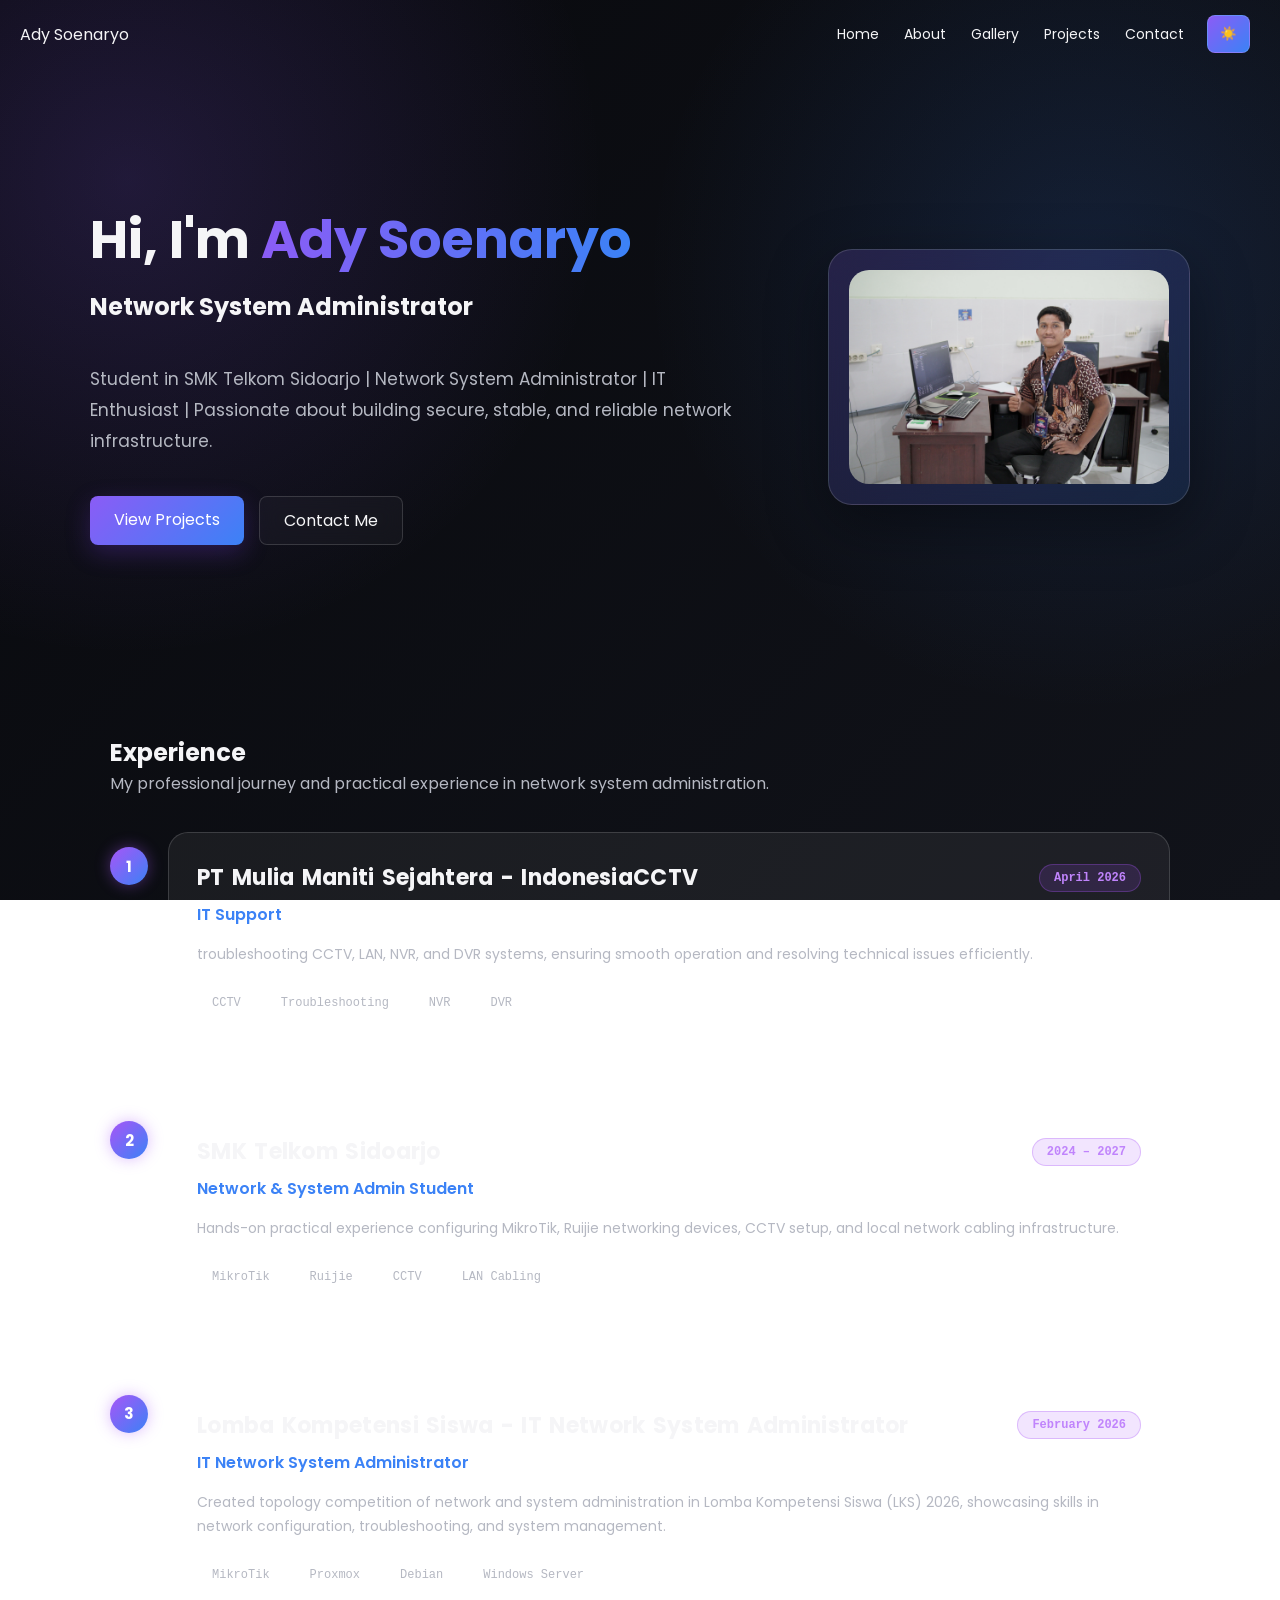
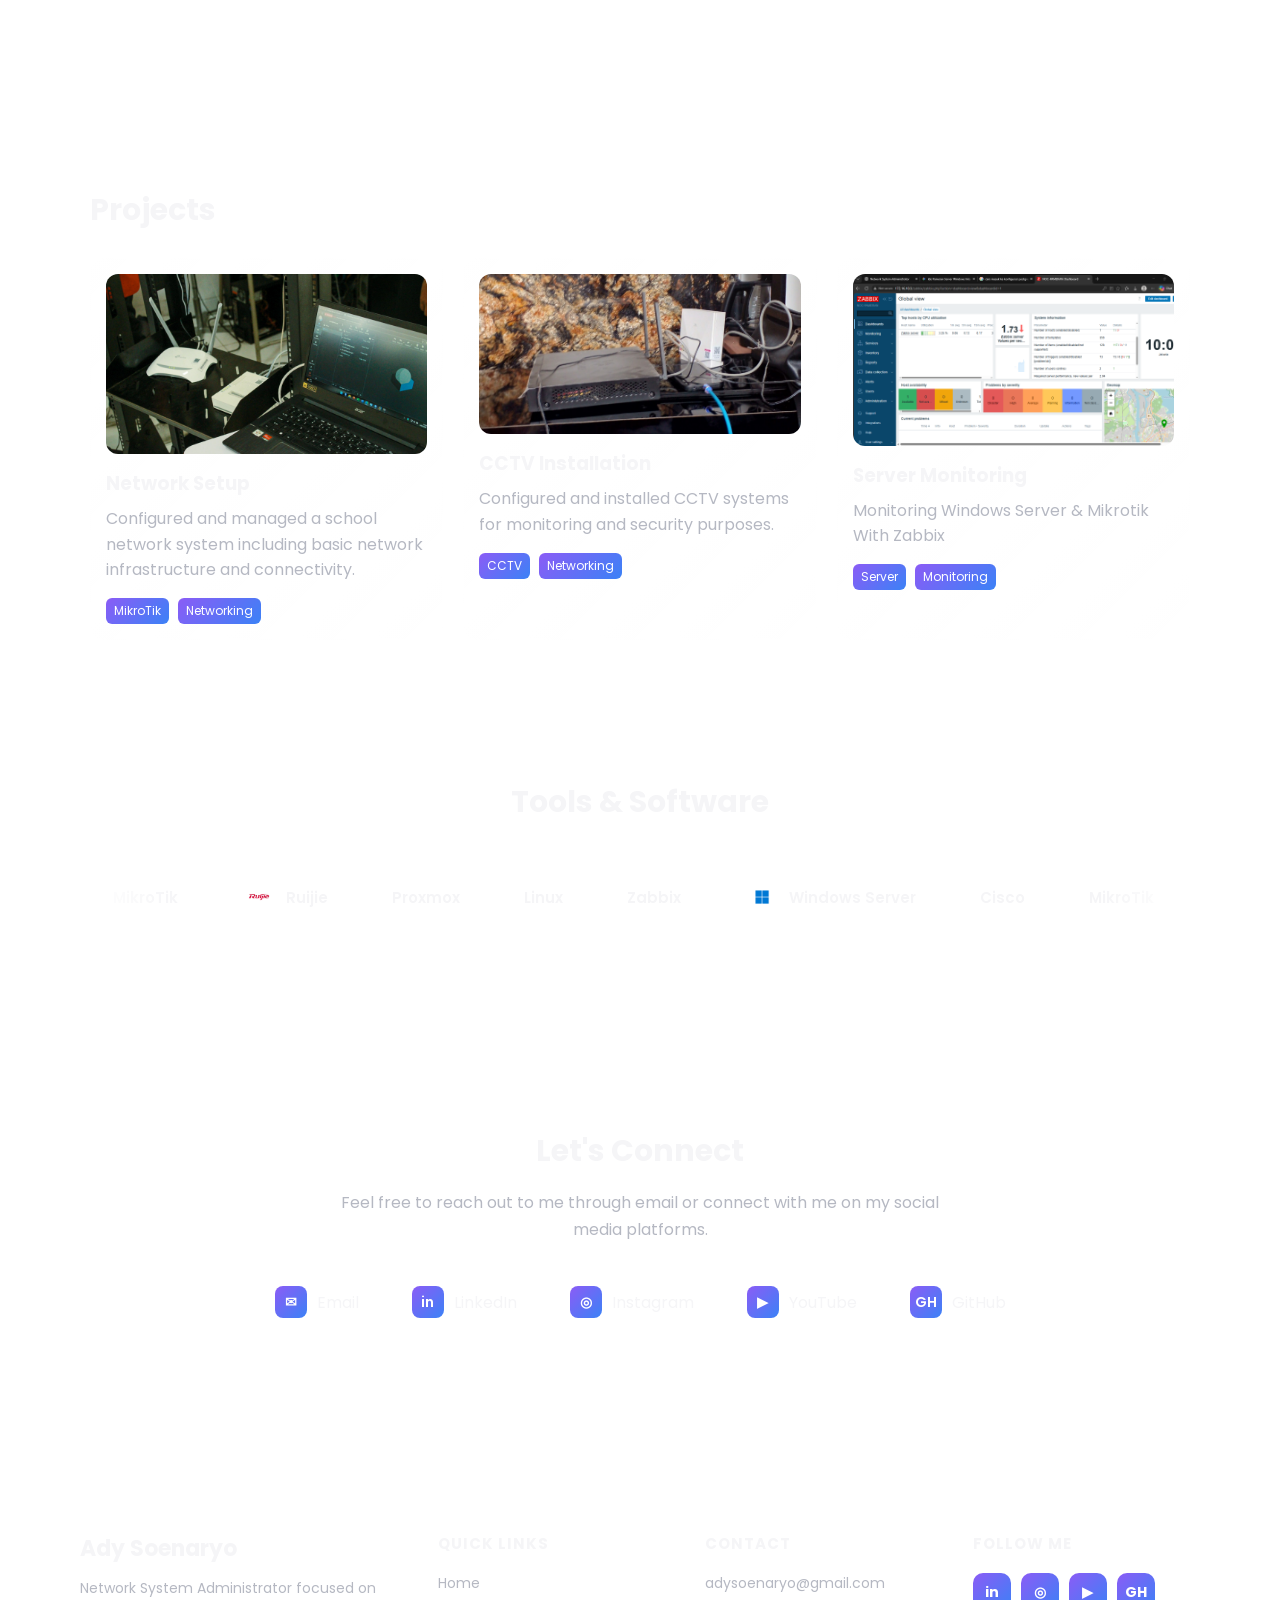
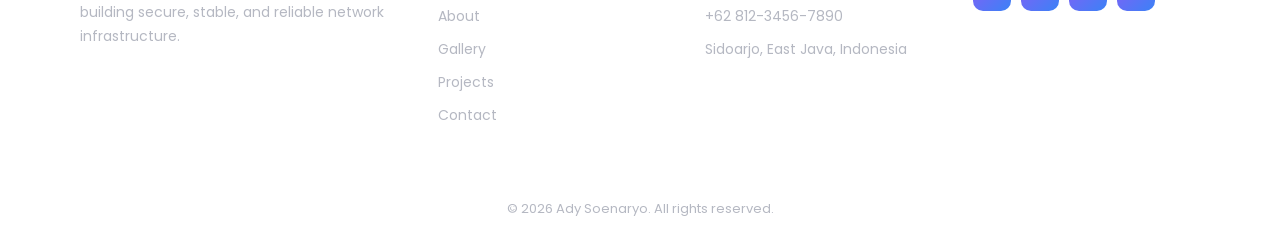
==== index.html @ 43254526 "Add files via upload" ====
<!DOCTYPE html>
<html lang="en">
<head>
  <meta charset="UTF-8">
  <meta name="viewport" content="width=device-width, initial-scale=1.0">

  <title>Ady Soenaryo- Network System Administrator Portfolio</title>

  <!-- Google Fonts -->
  <link
    href="https://fonts.googleapis.com/css2?family=Poppins:wght@300;400;600;700&display=swap"
    rel="stylesheet"
  >

  <!-- External CSS -->
  <link rel="stylesheet" href="style.css">
</head>

<body>

<div class="page-loader" id="pageLoader">
  <div class="page-loader-spinner"></div>
</div>


    <!-- ================= NAVBAR ================= -->
    <nav class="navbar">

  <div class="nav-left">
    <span>Ady Soenaryo</span>
  </div>


  <div class="nav-right" id="navMenu">

    <a href="index.html">Home</a>

    <a href="about.html">About</a>

    <a href="gallery.html">Gallery</a>

    <a href="index.html#projects">Projects</a>

    <a href="index.html#contact">Contact</a>

    <button
      class="toggle"
      onclick="toggleTheme()"
      aria-label="Toggle dark and light mode"
    >
      🌙
    </button>

  </div>


  <!-- Mobile Menu Button -->

  <button
    class="menu-toggle"
    onclick="toggleMenu()"
    aria-label="Open navigation menu"
  >
    ☰
  </button>

</nav>
  <div class="container">
    <!-- ================= HERO / HOME ================= -->
    <section class="hero fade" id="home">

      <div class="hero-text">

        <h1>
          Hi, I'm <span>Ady Soenaryo</span>
        </h1>

        <h3>
          Network System Administrator
        </h3>

        <p>
          Student in SMK Telkom Sidoarjo | Network System Administrator | IT Enthusiast | Passionate about building secure, stable, and reliable network infrastructure.
        </p>

        <div class="hero-buttons">
          <a href="#projects" class="btn btn-primary">
            View Projects
          </a>

          <a href="#contact" class="btn btn-outline">
            Contact Me
          </a>
        </div>

      </div>


      <!-- Glass Photo -->
      <div class="photo-card">
        <img
          src="Profile ady.jpg"
          alt="Ady Soenaryo Profile Photo"
        >
      </div>

    </section>

<!-- ================= EXPERIENCE PAGE ================= -->
<section class="experience-page">

  <!-- Header Rata Kiri -->
  <div class="experience-header fade-in">
    <span class="section-number"></span>
    <h1>Experience</h1>
    <p>My professional journey and practical experience in network system administration.</p>
  </div>

  <!-- Timeline List -->
  <div class="experience-list">

    <!-- Item Experience 1 -->
    <div class="exp-item fade-in" style="--delay: 0.2s;">
      <div class="exp-number">1</div>
      
      <div class="exp-card">
        <div class="exp-card-header">
          <h2 class="company-name">PT Mulia Maniti Sejahtera - IndonesiaCCTV</h2>
          <span class="exp-badge">April 2026 </span>
        </div>

        <h3 class="role-title">IT Support</h3>

        <p class="exp-description">
          troubleshooting CCTV, LAN, NVR, and DVR systems, ensuring smooth operation and resolving technical issues efficiently.
        </p>

        <div class="exp-tags">
          <span>CCTV</span>
          <span>Troubleshooting</span>
          <span>NVR</span>
          <span>DVR</span>
        </div>
      </div>
    </div>

    <!-- Item Experience 2 -->
    <div class="exp-item fade-in" style="--delay: 0.4s;">
      <div class="exp-number">2</div>
      
      <div class="exp-card">
        <div class="exp-card-header">
          <h2 class="company-name">SMK Telkom Sidoarjo</h2>
          <span class="exp-badge">2024 – 2027</span>
        </div>

        <h3 class="role-title">Network & System Admin Student</h3>

        <p class="exp-description">
          Hands-on practical experience configuring MikroTik, Ruijie networking devices, CCTV setup, and local network cabling infrastructure.
        </p>

        <div class="exp-tags">
          <span>MikroTik</span>
          <span>Ruijie</span>
          <span>CCTV</span>
          <span>LAN Cabling</span>
        </div>
      </div>
    </div>

   <!-- Item Experience 3 -->
    <div class="exp-item fade-in" style="--delay: 0.4s;">
      <div class="exp-number">3</div>
      
      <div class="exp-card">
        <div class="exp-card-header">
          <h2 class="company-name">Lomba Kompetensi Siswa - IT Network System Administrator </h2>
          <span class="exp-badge">February 2026</span>
        </div>

        <h3 class="role-title">IT Network System Administrator</h3>

        <p class="exp-description">
          Created topology competition of network and system administration in Lomba Kompetensi Siswa (LKS) 2026, showcasing skills in network configuration, troubleshooting, and system management.
        </p>

        <div class="exp-tags">
          <span>MikroTik</span>
          <span>Proxmox</span>
          <span>Debian</span>
          <span>Windows Server</span>
        </div>
      </div>
    </div>

  </div>

</section>

    <!-- ================= PROJECTS ================= -->
    <section id="projects" class="fade">

      <h2>Projects</h2>

      <div class="cards">

        <!-- Project 1 -->
        <div class="card">

          <img
            src="Network Instalation.jpg"
            alt="Network Setup Project"
            onclick="openLightbox(0)"
            style="cursor: pointer;"
          >

          <h3>
            Network Setup
          </h3>

          <p>
            Configured and managed a school network system
            including basic network infrastructure and connectivity.
          </p>

          <div class="tags">
            <span>MikroTik</span>
            <span>Networking</span>
          </div>

        </div>


        <!-- Project 2 -->
        <div class="card">

          <img
            src="CCTV Instalation.jpg"
            alt="CCTV Installation Project"
            onclick="openLightbox(1)"
            style="cursor: pointer;"
          >

          <h3>
            CCTV Installation
          </h3>

          <p>
            Configured and installed CCTV systems for monitoring
            and security purposes.
          </p>

          <div class="tags">
            <span>CCTV</span>
            <span>Networking</span>
          </div>

        </div>


        <!-- Project 3 -->
        <div class="card">

          <img
            src="Server.png"
            alt="Server"
            onclick="openLightbox(2)"
            style="cursor: pointer;"
          >

          <h3>
            Server Monitoring 
          </h3>

          <p>
            Monitoring Windows Server & Mikrotik With Zabbix 
          </p>

          <div class="tags">
            <span>Server</span>
            <span>Monitoring</span>
          </div>

        </div>

      </div>

    </section>


    <!-- ================= TOOLS / SOFTWARE ================= -->
    <section class="tools-section fade">

      <h2>Tools &amp; Software</h2>

      <div class="marquee">

        <div class="marquee-track">

          <!-- Set 1 -->
          <div class="tool-badge"><img class="tool-logo" src="https://cdn.jsdelivr.net/gh/homarr-labs/dashboard-icons/svg/mikrotik.svg" alt="MikroTik" onerror="this.style.display='none'"> MikroTik</div>
          <div class="tool-badge"><img class="tool-logo" src="ruijie.jpeg" alt="Ruijie" onerror="this.style.display='none'"> Ruijie</div>
          <div class="tool-badge"><img class="tool-logo" src="https://cdn.jsdelivr.net/gh/homarr-labs/dashboard-icons/svg/proxmox.svg" alt="Proxmox" onerror="this.style.display='none'"> Proxmox</div>
          <div class="tool-badge"><img class="tool-logo" src="https://cdn.jsdelivr.net/gh/homarr-labs/dashboard-icons/svg/linux.svg" alt="Linux" onerror="this.style.display='none'"> Linux</div>
          <div class="tool-badge"><img class="tool-logo" src="https://cdn.jsdelivr.net/gh/homarr-labs/dashboard-icons/svg/zabbix.svg" alt="Zabbix" onerror="this.style.display='none'"> Zabbix</div>
          <div class="tool-badge"><img class="tool-logo" src="windows11.png" alt="Windows Server" onerror="this.style.display='none'"> Windows Server</div>
          <div class="tool-badge"><img class="tool-logo" src="https://cdn.jsdelivr.net/gh/homarr-labs/dashboard-icons/svg/cisco.svg" alt="Cisco" onerror="this.style.display='none'"> Cisco</div>

          <!-- Set 2 (duplikat, biar animasinya nyambung mulus tanpa putus) -->
          <div class="tool-badge" aria-hidden="true"><img class="tool-logo" src="https://cdn.jsdelivr.net/gh/homarr-labs/dashboard-icons/svg/mikrotik.svg" alt="" onerror="this.style.display='none'"> MikroTik</div>
          <div class="tool-badge" aria-hidden="true"><img class="tool-logo" src="ruijie.jpeg" alt="" onerror="this.style.display='none'"> Ruijie</div>
          <div class="tool-badge" aria-hidden="true"><img class="tool-logo" src="https://cdn.jsdelivr.net/gh/homarr-labs/dashboard-icons/svg/proxmox.svg" alt="" onerror="this.style.display='none'"> Proxmox</div>
          <div class="tool-badge" aria-hidden="true"><img class="tool-logo" src="https://cdn.jsdelivr.net/gh/homarr-labs/dashboard-icons/svg/linux.svg" alt="" onerror="this.style.display='none'"> Linux</div>
          <div class="tool-badge" aria-hidden="true"><img class="tool-logo" src="https://cdn.jsdelivr.net/gh/homarr-labs/dashboard-icons/svg/zabbix.svg" alt="" onerror="this.style.display='none'"> Zabbix</div>
          <div class="tool-badge" aria-hidden="true"><img class="tool-logo" src="windows11.png" alt="" onerror="this.style.display='none'"> Windows Server</div>
          <div class="tool-badge" aria-hidden="true"><img class="tool-logo" src="https://cdn.jsdelivr.net/gh/homarr-labs/dashboard-icons/svg/cisco.svg" alt="" onerror="this.style.display='none'"> Cisco</div>

        </div>

      </div>

    </section>


 <!-- ================= CONTACT ================= -->
<section id="contact" class="fade">

  <h2>Let's Connect</h2>

  <p>
    Feel free to reach out to me through email or connect
    with me on my social media platforms.
  </p>

  <div class="contact-links">

    <!-- Email -->
    <a
      href="mailto:adysoenaryo@gmail.com"
      class="social-link"
      aria-label="Email"
    >
      <span class="social-icon">✉</span>
      <span>Email</span>
    </a>


    <!-- LinkedIn -->
    <a
      href="https://www.linkedin.com/in/adysoenaryo"
      target="_blank"
      rel="noopener noreferrer"
      class="social-link"
      aria-label="LinkedIn"
    >
      <span class="social-icon">in</span>
      <span>LinkedIn</span>
    </a>


    <!-- Instagram -->
    <a
      href="https://www.instagram.com/yooxszz_"
      target="_blank"
      rel="noopener noreferrer"
      class="social-link"
      aria-label="Instagram"
    >
      <span class="social-icon">◎</span>
      <span>Instagram</span>
    </a>


    <!-- YouTube -->
    <a
      href="https://www.youtube.com/@adysoenaryo16"
      target="_blank"
      rel="noopener noreferrer"
      class="social-link"
      aria-label="YouTube"
    >
      <span class="social-icon">▶</span>
      <span>YouTube</span>
    </a>


    <!-- GitHub -->
    <a
      href="https://github.com/adysoenaryo"
      target="_blank"
      rel="noopener noreferrer"
      class="social-link"
      aria-label="GitHub"
    >
      <span class="social-icon">GH</span>
      <span>GitHub</span>
    </a>

  </div>

</section>


  </div>


    <!-- ================= FOOTER ================= -->
    <footer class="site-footer">

      <div class="footer-inner">

        <div class="footer-brand">
          <h3>Ady Soenaryo</h3>
          <p>
            Network System Administrator focused on building
            secure, stable, and reliable network infrastructure.
          </p>
        </div>

        <div class="footer-col">
          <h4>Quick Links</h4>
          <a href="index.html">Home</a>
          <a href="about.html">About</a>
          <a href="gallery.html">Gallery</a>
          <a href="index.html#projects">Projects</a>
          <a href="index.html#contact">Contact</a>
        </div>

        <div class="footer-col">
          <h4>Contact</h4>
          <a href="mailto:adysoenaryo@gmail.com">adysoenaryo@gmail.com</a>
          <!-- Ganti nomor di bawah ini sama nomor HP kamu -->
          <a href="tel:+6281234567890">+62 812-3456-7890</a>
          <span>Sidoarjo, East Java, Indonesia</span>
        </div>

        <div class="footer-col">
          <h4>Follow Me</h4>
          <div class="footer-socials">
            <a href="https://www.linkedin.com/in/adysoenaryo" target="_blank" rel="noopener noreferrer" aria-label="LinkedIn">in</a>
            <a href="https://www.instagram.com/yooxszz_" target="_blank" rel="noopener noreferrer" aria-label="Instagram">◎</a>
            <a href="https://www.youtube.com/@adysoenaryo16" target="_blank" rel="noopener noreferrer" aria-label="YouTube">▶</a>
            <a href="https://github.com/adysoenaryo" target="_blank" rel="noopener noreferrer" aria-label="GitHub">GH</a>
          </div>
        </div>

      </div>

      <div class="footer-bottom">
        <p>© 2026 Ady Soenaryo. All rights reserved.</p>
      </div>

    </footer>


  <!-- ================= LIGHTBOX ================= -->
  <div class="lightbox" id="lightbox">
    <button class="lightbox-close" onclick="closeLightbox()" aria-label="Close">&times;</button>
    <button class="lightbox-prev" onclick="changeLightboxImage(-1)" aria-label="Previous image">&#10094;</button>

    <div class="lightbox-content">
      <img src="" alt="" id="lightbox-img">
      <p class="lightbox-caption" id="lightbox-caption"></p>
    </div>

    <button class="lightbox-next" onclick="changeLightboxImage(1)" aria-label="Next image">&#10095;</button>
  </div>


<script src="script.js"></script>

<script>
  // Navbar: transparan di atas, dapet background pas discroll
  (function () {
    const navbar = document.querySelector('.navbar');

    function handleNavScroll() {
      if (window.scrollY > 40) {
        navbar.classList.add('scrolled');
      } else {
        navbar.classList.remove('scrolled');
      }
    }

    window.addEventListener('scroll', handleNavScroll);
    handleNavScroll();
  })();
</script>

</body>
</html>
---- style.css ----
/* =====================================================
   THEME COLORS
===================================================== */

/* ================= DARK MODE ================= */

:root {
  --bg: #08090d;
  --bg-secondary: #11131a;

  --text: #f5f5f7;
  --text-muted: #b5b8c2;

  --card: rgba(255, 255, 255, 0.06);

  --accent: #8b5cf6;
  --accent-secondary: #3b82f6;

  --border: rgba(255, 255, 255, 0.15);

  --shadow: rgba(0, 0, 0, 0.4);
}


/* ================= LIGHT MODE ================= */

.light {
  --bg: #ffffff;
  --bg-secondary: #f5f5f7;

  --text: #171717;
  --text-muted: #5f6368;

  --card: rgba(255, 255, 255, 0.75);

  --accent: #7c3aed;
  --accent-secondary: #2563eb;

  --border: rgba(0, 0, 0, 0.1);

  --shadow: rgba(0, 0, 0, 0.12);
}


/* =====================================================
   RESET
===================================================== */

* {
  margin: 0;
  padding: 0;
  box-sizing: border-box;

  font-family: "Poppins", sans-serif;
}


/* =====================================================
   HTML
===================================================== */

html {
  scroll-behavior: smooth;
}


/* =====================================================
   BODY
===================================================== */

body {
  min-height: 100vh;

  color: var(--text);

  background:
    radial-gradient(
      circle at 10% 20%,
      rgba(139, 92, 246, 0.18),
      transparent 35%
    ),
    radial-gradient(
      circle at 85% 30%,
      rgba(59, 130, 246, 0.15),
      transparent 35%
    ),
    linear-gradient(
      135deg,
      var(--bg),
      var(--bg-secondary)
    );

  background-attachment: fixed;

  transition:
    background 0.5s ease,
    color 0.3s ease;
}


/* ================================
   PAGE TRANSITION
   (dipasang di wrapper konten, BUKAN di body,
   soalnya transform di body bikin position:fixed
   -- misal lightbox -- jadi ketarik ikut body)
================================= */

nav,
.container,
.container-about {
  opacity: 0;

  transform:
    translateY(15px);

  transition:
    opacity 0.5s ease,
    transform 0.5s ease;
}


/* ================================
   HALAMAN SELESAI DIMUAT
================================ */

body.page-loaded nav,
body.page-loaded .container,
body.page-loaded .container-about {
  opacity: 1;

  transform:
    translateY(0);
}


/* ================================
   SAAT PINDAH HALAMAN
================================ */

body.page-exit nav,
body.page-exit .container,
body.page-exit .container-about {
  opacity: 0;

  transform:
    translateY(-15px);

}


/* =====================================================
   LIGHT MODE BACKGROUND
===================================================== */

body.light {
  background:
    radial-gradient(
      circle at 10% 20%,
      rgba(139, 92, 246, 0.12),
      transparent 35%
    ),
    radial-gradient(
      circle at 85% 30%,
      rgba(59, 130, 246, 0.10),
      transparent 35%
    ),
    linear-gradient(
      135deg,
      #ffffff 0%,
      #f8f7ff 50%,
      #f4f7ff 100%
    );
}


/* =====================================================
   CONTAINER
===================================================== */

.container {
  width: 90%;
  max-width: 1100px;

  margin: auto;
}


/* =====================================================
   NAVBAR
===================================================== */

/* =====================================================
   NAVBAR STICKY
===================================================== */

nav {
  position: sticky;
  top: 0;
  z-index: 9999;

  display: flex;
  justify-content: space-between;
  align-items: center;

  width: 100%;

  padding: 15px 0;
  margin-bottom: 10px;

  background: transparent;

  backdrop-filter: blur(0px);
  -webkit-backdrop-filter: blur(0px);

  border-bottom: 1px solid transparent;

  transition:
    background 0.4s ease,
    backdrop-filter 0.4s ease,
    border-color 0.4s ease,
    box-shadow 0.4s ease;
}


/* =====================================================
   NAVBAR SCROLLED STATE
===================================================== */

nav.scrolled {
  background: var(--card);

  backdrop-filter: blur(20px);
  -webkit-backdrop-filter: blur(20px);

  border-bottom: 1px solid var(--border);

  box-shadow:
    0 10px 30px
    var(--shadow);
}


/* =====================================================
   NAVBAR LEFT
===================================================== */

.nav-left {
  display: flex;
  align-items: center;
  gap: 5px;
  margin-left: 20px;
}

.nav-left img,
.nav-left .brand img {
  width: 40px;
  height: 40px;
  border-radius: 50%;
  object-fit: cover;
  display: block;
}

.nav-left a.brand {
  display: flex;
  align-items: center;
  gap: 10px;
  text-decoration: none;
  color: inherit;
}



/* =====================================================
   NAVBAR RIGHT
===================================================== */

.nav-right {
  display: flex;
  align-items: center;
  gap: 5px;
  margin-right: 30px;
}


/* =====================================================
   NAVBAR LINK
===================================================== */

nav a {
  position: relative;

  padding: 8px 10px;

  color: var(--text);

  text-decoration: none;

  font-size: 14px;

  transition:
    color 0.3s ease;
}


/* Underline */

nav a::after {
  content: "";

  position: absolute;

  left: 10px;
  bottom: 2px;

  width: 0;
  height: 2px;

  border-radius: 10px;

  background:
    linear-gradient(
      90deg,
      var(--accent),
      var(--accent-secondary)
    );

  transition:
    width 0.3s ease;
}


nav a:hover {
  color: var(--accent);
}


nav a:hover::after {
  width: calc(100% - 20px);
}


/* =====================================================
   DARK / LIGHT TOGGLE
===================================================== */

.toggle {
  margin-left: 8px;

  padding: 8px 12px;

  border:
    1px solid
    var(--border);

  border-radius: 8px;

  background:
    linear-gradient(
      135deg,
      var(--accent),
      var(--accent-secondary)
    );

  color: white;

  cursor: pointer;

  transition:
    transform 0.3s ease,
    box-shadow 0.3s ease;
}


.toggle:hover {
  transform: translateY(-3px);

  box-shadow:
    0 8px 25px
    rgba(124, 58, 237, 0.4);
}


/* =====================================================
   MOBILE MENU BUTTON
===================================================== */

.menu-toggle {
  display: none;

  flex-direction: column;
  justify-content: center;
  align-items: center;
  gap: 5px;

  width: 40px;
  height: 40px;

  padding: 8px;

  border:
    1px solid
    var(--border);

  border-radius: 8px;

  background: var(--card);

  color: var(--text);

  font-size: 20px;

  cursor: pointer;
}

/* Garis hamburger buat menu-toggle yang pake <span> (about.html, gallery.html) */
.menu-toggle span {
  display: block;

  width: 20px;
  height: 2px;

  background: var(--text);
  border-radius: 2px;

  transition: transform 0.3s ease, opacity 0.3s ease;
}


/* =====================================================
   MOBILE / TABLET
===================================================== */

@media (max-width: 768px) {

  nav {
    position: sticky;
    top: 0;

    padding: 12px 0;
  }

  /* Tampilkan tombol ☰ */

  .menu-toggle {
    display: block;
  }

  /* Sembunyikan menu */

  .nav-right {
    display: none;

    position: absolute;

    top: calc(100% + 10px);
    right: 0;

    width: 220px;
    margin-right: 0; /* reset margin desktop yang bikin dropdown ke-geser kiri */

    flex-direction: column;
    align-items: stretch;

    gap: 5px;

    padding: 15px;

    border-radius: 15px;

    background:
      rgba(20, 20, 25, 0.85);

    backdrop-filter: blur(20px);
    -webkit-backdrop-filter: blur(20px);

    border:
      1px solid
      var(--border);

    box-shadow:
      0 20px 50px
      rgba(0, 0, 0, 0.25);
  }


  /* Menu dibuka */

  .nav-right.menu-open {
    display: flex;
  }


  .nav-right a {
    width: 100%;
    padding: 10px 12px;
  }


  nav a::after {
    display: none;
  }


  .toggle {
    width: 100%;
    margin: 5px 0 0;
  }

}


/* =====================================================
   SMALL MOBILE
===================================================== */

@media (max-width: 480px) {

  nav {
    padding: 10px 0;
  }

  .nav-left span {
    font-size: 14px;
  }

  .nav-left img {
    width: 36px;
    height: 36px;
  }

  .nav-right {
    width: min(220px, 90vw);
  }

}

/* =====================================================
   HERO
===================================================== */


/* Hero Text */

.hero-text {
  flex: 1;
}


/* Hero Heading */

.hero-text h1 {
  font-size: 40px;

  line-height: 1.2;

  margin-bottom: 10px;
}


/* Gradient Name */

.hero-text span {
  background:
    linear-gradient(
      90deg,
      var(--accent),
      var(--accent-secondary)
    );

  -webkit-background-clip: text;

  -webkit-text-fill-color: transparent;

  background-clip: text;
}


/* Hero Subtitle */

.hero-text h3 {
  font-size: 20px;

  margin-top: 10px;

  color: var(--text);
}


/* Hero Paragraph */

.hero-text p {
  margin: 20px 0;

  line-height: 1.7;

  max-width: 700px;

  color: var(--text-muted);
}


/* =====================================================
   HERO BUTTONS
===================================================== */

.hero-buttons {
  display: flex;

  gap: 10px;

  flex-wrap: wrap;
}


/* =====================================================
   BUTTON
===================================================== */

.btn {
  display: inline-block;

  text-decoration: none;

  padding: 11px 24px;

  border-radius: 8px;

  cursor: pointer;

  margin-top: 10px;

  position: relative;

  overflow: hidden;

  transition:
    transform 0.3s ease,
    box-shadow 0.3s ease,
    background 0.3s ease,
    color 0.3s ease;
}


/* ================= PRIMARY BUTTON ================= */

.btn-primary {
  color: white;

  border: none;

  background:
    linear-gradient(
      135deg,
      var(--accent),
      var(--accent-secondary)
    );

  box-shadow:
    0 8px 25px
    rgba(124, 58, 237, 0.25);
}


/* ================= OUTLINE BUTTON ================= */

.btn-outline {
  color: var(--text);

  border:
    1px solid
    var(--border);

  background:
    rgba(255, 255, 255, 0.03);

  backdrop-filter:
    blur(10px);

  -webkit-backdrop-filter:
    blur(10px);
}


/* ================= BUTTON HOVER ================= */

.btn:hover {
  transform:
    translateY(-4px);

  box-shadow:
    0 12px 30px
    rgba(124, 58, 237, 0.3);
}


/* Outline Hover */

.btn-outline:hover {
  color: white;

  border-color:
    transparent;

  background:
    linear-gradient(
      135deg,
      var(--accent),
      var(--accent-secondary)
    );
}


/* Button Click */

.btn:active {
  transform:
    scale(0.96);
}


/* ================= SHINE EFFECT ================= */

.btn::after {
  content: "";

  position: absolute;

  top: 0;

  left: -120%;

  width: 100%;

  height: 100%;

  background:
    linear-gradient(
      120deg,
      transparent,
      rgba(255, 255, 255, 0.35),
      transparent
    );

  transition:
    left 0.6s ease;
}


.btn:hover::after {
  left: 120%;
}


/* =====================================================
   GLASS PHOTO
===================================================== */

.photo-card {
  position: relative;

  padding: 20px;

  border-radius: 24px;

  background:
    linear-gradient(
      135deg,
      rgba(139, 92, 246, 0.18),
      rgba(59, 130, 246, 0.12)
    );

  border:
    1px solid
    var(--border);

  backdrop-filter:
    blur(20px);

  -webkit-backdrop-filter:
    blur(20px);

  box-shadow:
    0 20px 60px
    var(--shadow);

  transition:
    transform 0.4s ease,
    box-shadow 0.4s ease;
}


/* Photo Card Hover */

.photo-card:hover {
  transform:
    translateY(-8px);

  box-shadow:
    0 25px 70px
    rgba(124, 58, 237, 0.25);
}


/* Photo */

.photo-card img {
  width: 220px;

  display: block;

  border-radius: 18px;

  object-fit: cover;
}


/* =====================================================
   SECTIONS
===================================================== */

section {
  margin-top: 80px;

  scroll-margin-top: 30px;
}


section h2 {
  font-size: 30px;

  margin-bottom: 15px;
}


section p {
  color: var(--text-muted);

  line-height: 1.7;
}


/* =====================================================
   PROJECTS
===================================================== */

.cards {
  display: grid;

  grid-template-columns:
    repeat(
      auto-fit,
      minmax(250px, 1fr)
    );

  gap: 20px;

  margin-top: 25px;
}


/* =====================================================
   PROJECT CARD
===================================================== */

.card {
  background:
    linear-gradient(
      135deg,
      var(--card),
      rgba(255, 255, 255, 0.02)
    );

  padding: 15px;

  border-radius: 16px;

  border:
    1px solid
    var(--border);

  backdrop-filter:
    blur(15px);

  -webkit-backdrop-filter:
    blur(15px);

  overflow: hidden;

  transition:
    transform 0.3s ease,
    box-shadow 0.3s ease,
    border-color 0.3s ease;
}


/* Project Card Hover */

.card:hover {
  transform:
    translateY(-8px);

  border-color:
    rgba(139, 92, 246, 0.4);

  box-shadow:
    0 20px 40px
    var(--shadow);
}


/* Project Image */

.card img {
  width: 100%;

  display: block;

  border-radius: 12px;

  margin-bottom: 15px;

  transition:
    transform 0.3s ease;
}


/* Project Image Hover */

.card:hover img {
  transform:
    scale(1.05);
}


/* Project Title */

.card h3 {
  margin-bottom: 8px;
}


/* Project Description */

.card p {
  margin-top: 8px;

  line-height: 1.6;
}


/* =====================================================
   PROJECT TAGS
===================================================== */

.tags {
  margin-top: 10px;
}


.tags span {
  background:
    linear-gradient(
      135deg,
      var(--accent),
      var(--accent-secondary)
    );

  color: white;

  padding: 4px 8px;

  margin:
    5px 5px 0 0;

  display: inline-block;

  border-radius: 6px;

  font-size: 12px;

  transition:
    transform 0.3s ease,
    box-shadow 0.3s ease;
}


.tags span:hover {
  transform:
    translateY(-2px);

  box-shadow:
    0 5px 15px
    rgba(124, 58, 237, 0.3);
}


/* =====================================================
   CONTACT / SOCIAL LINKS
===================================================== */

#contact {
  text-align: center;

  padding: 60px 0;
}


/* Contact Description */

#contact > p {
  max-width: 600px;

  margin:
    0 auto 30px;

  color:
    var(--text-muted);

  line-height: 1.7;
}


/* Social Links Container */

.contact-links {
  display: flex;

  justify-content: center;

  align-items: center;

  flex-wrap: wrap;

  gap: 15px;

  margin-top: 30px;
}


/* Social Link */

.social-link {
  display: flex;

  align-items: center;

  gap: 10px;

  padding: 12px 18px;

  border-radius: 10px;

  text-decoration: none;

  color: var(--text);

  background:
    rgba(255, 255, 255, 0.04);

  border:
    1px solid
    var(--border);

  backdrop-filter:
    blur(10px);

  -webkit-backdrop-filter:
    blur(10px);

  transition:
    transform 0.3s ease,
    background 0.3s ease,
    border-color 0.3s ease,
    box-shadow 0.3s ease,
    color 0.3s ease;
}


/* Social Icon */

.social-icon {
  display: flex;

  justify-content: center;

  align-items: center;

  width: 32px;

  height: 32px;

  border-radius: 8px;

  color: white;

  font-size: 14px;

  font-weight: 600;

  background:
    linear-gradient(
      135deg,
      var(--accent),
      var(--accent-secondary)
    );

  transition:
    transform 0.3s ease;
}


/* Hover */

.social-link:hover {
  transform:
    translateY(-5px);

  color:
    var(--accent);

  border-color:
    rgba(139, 92, 246, 0.5);

  background:
    rgba(139, 92, 246, 0.08);

  box-shadow:
    0 10px 30px
    rgba(124, 58, 237, 0.2);
}


/* Icon Hover */

.social-link:hover .social-icon {
  transform:
    rotate(-5deg)
    scale(1.1);
}


/* Click */

.social-link:active {
  transform:
    scale(0.96);
}

/* =====================================================
   SCROLL ANIMATION
===================================================== */

.fade {
  opacity: 0;

  transform:
    translateY(20px);

  transition:
    opacity 1s ease,
    transform 1s ease;
}


.fade.show {
  opacity: 1;

  transform:
    translateY(0);
}


@media (max-width:768px){

    nav{
        padding:12px 18px;
    }

    /* tombol hamburger muncul */

    .menu-toggle{
        display:flex;
    }

    /* menu mobile ikut definisi utama di atas (.nav-right / .nav-right.menu-open) */

    body.light .nav-right{
        background:rgba(255,255,255,.95);
    }

    .toggle{
        width:100%;
        margin-top:10px;
        margin-left:0;
    }

    /* HERO */

.hero{
    flex-direction: column;
    align-items: center;
    text-align: center;
    gap: 30px;

    padding-top: 120px;
    padding-bottom: 60px;
  }

.hero-text{
    width:100%;
    align-items:center;
    text-align:center;
  }

.hero-text h1{
    font-size:38px;
  }

.hero-text h3{
    font-size:22px;
  }

.hero-text p{
    max-width:100%;
    font-size:16px;
    line-height:1.8;
  }

.hero-buttons{
    justify-content:center;
    flex-wrap:wrap;
  }

.photo-card{
    order:-1;
  }

.photo-card img{
    width:220px;
  }




/* ==========================================
   ABOUT PAGE MOBILE - FULL CENTER FIX
========================================== */

/* 1. RESET CONTAINER UTAMA */
.container-about {
    width: 100% !important;
    max-width: 100% !important;
    padding: 0 20px !important;
    margin: 0 auto !important;
    box-sizing: border-box !important;
}

/* 2. PAGE WRAPPER */
.about-page {
    width: 100% !important;
    padding-top: 120px !important;
    box-sizing: border-box !important;
    display: flex !important;
    flex-direction: column !important;
    align-items: center !important; /* Paksa seluruh section ke tengah */
}

/* 3. HEADER ("// 01 About Me") */
.about-header {
    width: 100% !important;
    text-align: center !important;
    margin-bottom: 35px !important;
}

.about-header .section-number {
    font-size: 13px !important;
    color: var(--accent, #a855f7) !important;
    letter-spacing: 3px !important;
    font-weight: 600 !important;
}

.about-header h1 {
    font-size: 36px !important;
    margin: 8px 0 12px !important;
    font-weight: 700 !important;
    text-align: center !important;
}

.about-header p {
    font-size: 14px !important;
    line-height: 1.6 !important;
    color: var(--text-muted, #94a3b8) !important;
    max-width: 320px !important;
    margin: 0 auto !important;
    text-align: center !important;
}

/* 4. CONTENT WRAPPER (FOTO & TEKS) */
.about-content {
    width: 100% !important;
    display: flex !important;
    flex-direction: column !important; /* Susun ke bawah */
    align-items: center !important;      /* KUNCI: Membuat Foto & Teks Pas di Tengah */
    justify-content: center !important;
    gap: 30px !important;
    margin-bottom: 50px !important;
}

/* 5. FOTO PROFIL (BINGKAI GRADIENT) */
.about-image {
    width: 100% !important;
    max-width: 280px !important; /* Lebar bingkai pas di layar HP */
    display: flex !important;
    justify-content: center !important;
    align-items: center !important;
    margin: 0 auto !important;   /* Posisikan bingkai di tengah halaman */
    
    padding: 12px !important;
    background: linear-gradient(135deg, rgba(168, 85, 247, 0.4), rgba(59, 130, 246, 0.4)) !important;
    border-radius: 28px !important;
    box-shadow: 0 12px 30px rgba(0, 0, 0, 0.4) !important;
    box-sizing: border-box !important;
}

.about-image img {
    width: 100% !important;
    height: auto !important;
    max-height: 220px !important;
    object-fit: cover !important;
    border-radius: 18px !important;
    display: block !important;
}

/* 6. TEKS DESKRIPSI */
.about-text {
    width: 100% !important;
    max-width: 360px !important; /* Mengunci lebar teks agar seimbang dengan foto */
    margin: 0 auto !important;   /* Posisikan blok teks di tengah */
    text-align: center !important;
}

.about-text h2 {
    font-size: 26px !important;
    margin-bottom: 16px !important;
    text-align: center !important;
}

.about-text p {
    font-size: 14px !important;
    line-height: 1.7 !important;
    margin-bottom: 16px !important;
    color: var(--text-muted, #cbd5e1) !important;
    text-align: left !important;
}

/* 7. SKILLS SECTION */
.about-skills {
    width: 100% !important;
    margin-bottom: 60px !important;
}

.about-skills h2 {
    text-align: center !important;
    font-size: 24px !important;
    margin-bottom: 25px !important;
}

.skill-grid {
    display: grid !important;
    grid-template-columns: 1fr !important; /* 1 kolom membentang rapi */
    gap: 16px !important;
    width: 100% !important;
}

.skill-card {
    padding: 20px !important;
    border-radius: 16px !important;
    background: rgba(255, 255, 255, 0.03) !important;
    border: 1px solid rgba(255, 255, 255, 0.08) !important;
    text-align: left !important; /* Isi kartu skill tetap enak dibaca kalau rata kiri */
}
}
/* ============================================
   HERO
============================================ */

.hero{
    display:flex;
    justify-content:space-between;
    align-items:center;
    gap:70px;

    padding-top:60px;
    padding-bottom:100px;

    flex-wrap:nowrap;
}

/* ================= LEFT ================= */

.hero-text{
    flex:1;

    display:flex;
    flex-direction:column;
    align-items:flex-start;

    text-align:left;
}

.hero-text h1{
    font-size:52px;
    margin-bottom:8px;
    line-height:1.2;
}

.hero-text h3{
    font-size:24px;
    margin-bottom:20px;
    color:var(--text);
}

.hero-text p{
    font-size:17px;
    line-height:1.8;

    color:var(--text-muted);

    max-width:650px;

    margin-bottom:30px;
}

.hero-buttons{
    display:flex;
    gap:15px;
}

/* ================= RIGHT ================= */

.photo-card{

    flex-shrink:0;

    display:flex;
    justify-content:center;
    align-items:center;
}

.photo-card img{

    width:320px;
    border-radius:20px;
}
/* =====================================================
   RESPONSIVE - SMALL MOBILE
===================================================== */

@media (max-width: 480px) {

  .container {
    width: 90%;
  }


  /* Navbar */

  .nav-left {
    flex-direction: column;
  }


  .nav-right {
    flex-direction: column;

    width: min(240px, calc(100vw - 40px));
    margin-right: 0;
  }


  nav a {
    margin: 5px 0;
  }


  .toggle {
    margin-left: 0;

    margin-top: 5px;
  }


  /* Hero */

  .hero-text h1 {
    font-size: 28px;
  }


  .hero-text h3 {
    font-size: 18px;
  }


  /* Buttons */

  .hero-buttons {
    flex-direction: column;

    width: 100%;
  }


  .btn {
    width: 100%;

    text-align: center;
  }


  /* Sections */

  section h2 {
    font-size: 26px;
  }


  /* Photo */

  .photo-card img {
    width: 160px;
  }

}

/* =====================================================
   MULTI PAGE - ABOUT
===================================================== */

.about-page,
.gallery-page {
  padding-top: 80px;
  padding-bottom: 80px;
}

.about-header,
.gallery-header {
  margin-bottom: 70px;
}

.section-number {
  display: block;

  color: var(--accent);

  font-family: monospace;

  font-size: 16px;

  letter-spacing: 4px;

  margin-bottom: 30px;
}

.about-header h1,
.gallery-header h1 {
  font-size: clamp(50px, 8vw, 100px);

  line-height: 1;

  margin-bottom: 25px;

  background:
    linear-gradient(
      90deg,
      var(--text),
      var(--accent)
    );

  -webkit-background-clip: text;

  -webkit-text-fill-color: transparent;
}

.about-header p,
.gallery-header p {
  max-width: 600px;

  color: var(--text-muted);

  line-height: 1.7;
}


/* =====================================================
   ABOUT CONTENT
===================================================== */

.about-content {
  display: grid;

  grid-template-columns:
    0.8fr 1.2fr;

  gap: 60px;

  align-items: center;
}

.about-image {
  flex: 0 0 260px;

  width: 260px;

  padding: 15px;

  border-radius: 20px;

  background:
    linear-gradient(
      135deg,
      var(--accent),
      var(--accent-secondary)
    );

  box-shadow:
    0 20px 60px
    var(--shadow);
}

.about-image img {
  width: 100%;

  height: 320px;

  display: block;

  object-fit: cover;

  border-radius: 15px;
}

.about-text h2 {
  font-size: 35px;

  margin-bottom: 20px;
}

.about-text p {
  margin-bottom: 20px;
}


/* =====================================================
   ABOUT SKILLS
===================================================== */

.about-skills {
  margin-top: 100px;
}

.about-skills h2 {
  margin-bottom: 30px;
}

.skill-grid {
  display: grid;

  grid-template-columns:
    repeat(3, 1fr);

  gap: 20px;
}

.skill-card {
  padding: 25px;

  border-radius: 15px;

  background:
    var(--card);

  border:
    1px solid
    var(--border);

  backdrop-filter:
    blur(15px);

  transition:
    transform 0.3s ease,
    border-color 0.3s ease,
    box-shadow 0.3s ease;
}

.skill-card:hover {
  transform:
    translateY(-8px);

  border-color:
    var(--accent);

  box-shadow:
    0 15px 40px
    var(--shadow);
}

.skill-card h3 {
  margin-bottom: 10px;

  color: var(--accent);
}


/* ================= GALLERY ================= */

.gallery-section {
    padding: 80px 0;
}

.gallery-header {
    margin-bottom: 60px;
}

.section-number {
    color: var(--accent);
    font-size: 14px;
    letter-spacing: 4px;
}

.gallery-header h1 {
    font-size: clamp(50px, 8vw, 100px);
    margin-top: 30px;
}


/* ================= TABS ================= */

.gallery-tabs {
    display: flex;
    gap: 12px;
    margin-bottom: 50px;
}

.gallery-tab {
    padding: 16px 45px;

    border: 1px solid var(--border);
    border-radius: 6px;

    background: var(--card);
    color: var(--text);

    cursor: pointer;

    font-size: 14px;
    letter-spacing: 3px;

    transition: 0.3s ease;
}

.gallery-tab:hover {
    transform: translateY(-3px);

    background:
        linear-gradient(
            135deg,
            var(--accent),
            var(--accent-secondary)
        );

    color: white;
}

.gallery-tab.active {
    background:
        linear-gradient(
            135deg,
            var(--accent),
            var(--accent-secondary)
        );

    color: white;
}


/* ================= GALLERY GRID ================= */

.gallery-grid {
    display: grid;

    grid-template-columns:
        repeat(
            auto-fit,
            minmax(250px, 1fr)
        );

    gap: 28px;
}


/* ================= HIDE GALLERY ================= */

.gallery-content {
    display: none;
}

.gallery-content.active {
    display: grid;
}


/* ================= GALLERY ITEM ================= */

.gallery-item {
    overflow: hidden;

    border-radius: 16px;

    border:
        1px solid
        var(--border);

    background:
        var(--card);

    transition:
        transform 0.4s ease,
        box-shadow 0.4s ease;
}

.gallery-item:hover {
    transform: translateY(-8px);

    box-shadow:
        0 20px 40px
        var(--shadow);
}


.gallery-item img {
    width: 100%;

    height: 300px;

    display: block;

    object-fit: cover;

    cursor: pointer;

    transition:
        transform 0.5s ease;
}


.gallery-item:hover img {
    transform: scale(1.05);
}


/* ================= MOBILE ================= */

@media (max-width: 768px) {

    .gallery-tabs {
        flex-direction: column;
    }

    .gallery-tab {
        width: 100%;
    }

    .gallery-item img {
        height: 240px;
    }

}


/* =========================================
   MOBILE MENU BUTTON
========================================= */

.menu-toggle:hover {
    transform: translateY(-3px);

    background:
        linear-gradient(
            135deg,
            var(--accent),
            var(--accent-secondary)
        );

    color: white;
}

/* ==========================================
   EXPERIENCE SECTION & ANIMATIONS
========================================== */

/* 1. Samakan padding & max-width container dengan Projects */
.experience-page {
    width: 100%;
    /* Pakai max-width dan padding yang sama persis seperti Projects */
    max-width: 1200px; /* Sesuaikan angka ini jika container Projects kamu beda (misal 1100px / 1280px) */
    margin: 0 auto;    /* Ini menjaga agar batas kiri container atas & bawah lurus sama */
    padding: 60px 20px; /* Samakan padding kiri/kanan dengan section Projects */
    box-sizing: border-box;
}

/* 2. Header & List menempel di batas paling kiri container */
.experience-header {
    text-align: left !important;
    margin-bottom: 35px;
    padding-left: 0 !important;
    margin-left: 0 !important;
}

.experience-list {
    width: 100%;
    padding-left: 0 !important;
    margin-left: 0 !important;

    display: flex;
    flex-direction: column;
    gap: 30px;
}

/* 3. Pastikan item pertama (angka 1) menempel di ujung paling kiri */
.exp-item {
    display: flex;
    align-items: flex-start;
    gap: 20px;
    margin-left: 0 !important;
    margin-bottom: 30px; /* fallback kalau browser lama gak support gap di flex */
}

/* Lingkaran Nomor (Neon Ungu) */
.exp-number {
    width: 38px;
    height: 38px;
    min-width: 38px;
    background: linear-gradient(135deg, #a855f7, #3b82f6);
    color: #ffffff;
    font-weight: 700;
    border-radius: 50%;
    display: flex;
    align-items: center;
    justify-content: center;
    font-size: 15px;
    margin-top: 15px;
    box-shadow: 0 0 15px rgba(168, 85, 247, 0.4);
}

/* Glassmorphism Card + Hover Animation */
.exp-card {
    flex: 1;
    background: var(--card);
    border: 1px solid var(--border);
    border-radius: 20px;
    padding: 28px;
    backdrop-filter: blur(12px);
    transition: all 0.4s cubic-bezier(0.175, 0.885, 0.32, 1.275);
}

.exp-card:hover {
    transform: translateY(-6px);
    border-color: rgba(168, 85, 247, 0.5);
    box-shadow: 0 15px 35px rgba(168, 85, 247, 0.15);
}

.exp-card-header {
    display: flex;
    justify-content: space-between;
    align-items: center;
    margin-bottom: 8px;
    flex-wrap: wrap;
    gap: 16px;
}

.company-name {
    font-size: 22px;
    font-weight: 700;
    color: var(--text);
    margin: 0;
    letter-spacing: 0.3px;
    word-spacing: 2px;
}

.exp-badge {
    background: rgba(168, 85, 247, 0.15);
    color: #c084fc;
    border: 1px solid rgba(168, 85, 247, 0.3);
    padding: 6px 14px;
    border-radius: 20px;
    font-size: 12px;
    font-family: monospace;
    font-weight: 600;
}

.role-title {
    color: var(--accent-secondary);
    font-size: 16px;
    font-weight: 600;
    margin: 0 0 16px;
}

.exp-description {
    color: var(--text-muted);
    font-size: 14px;
    line-height: 1.7;
    margin-bottom: 22px;
}

/* Skill Tags */
.exp-tags {
    display: flex;
    flex-wrap: wrap;
    gap: 10px;
}

.exp-tags span {
    background: var(--card);
    border: 1px solid var(--border);
    color: var(--text-muted);
    padding: 6px 14px;
    border-radius: 8px;
    font-size: 12px;
    font-family: monospace;
    transition: all 0.3s ease;
}

.exp-card:hover .exp-tags span {
    border-color: rgba(96, 165, 250, 0.3);
    background: rgba(96, 165, 250, 0.08);
    color: var(--text);
}

/* Animasi Fade-In */
@keyframes fadeInUp {
    from {
        opacity: 0;
        transform: translateY(35px);
    }
    to {
        opacity: 1;
        transform: translateY(0);
    }
}

.fade-in {
    opacity: 0;
    animation: fadeInUp 0.8s cubic-bezier(0.16, 1, 0.3, 1) forwards;
    animation-delay: var(--delay, 0s);
}

/* Mobile Responsiveness */
@media (max-width: 768px) {
    .experience-page {
        padding-top: 110px;
    }

    .experience-header h1 {
        font-size: 36px;
    }

    .exp-item {
        gap: 12px;
    }

    .exp-number {
        width: 32px;
        height: 32px;
        min-width: 32px;
        font-size: 13px;
        margin-top: 12px;
    }

    .exp-card {
        padding: 20px;
    }

    .exp-card-header {
        flex-direction: column;
        align-items: flex-start;
        gap: 6px;
    }

    .company-name {
        font-size: 19px;
    }
}

/* =====================================================
   LIGHTBOX (Project Image Viewer)
===================================================== */

.lightbox {
  display: none;
  position: fixed;
  inset: 0;
  z-index: 100000;

  align-items: center;
  justify-content: center;

  background: rgba(5, 5, 15, 0.92);
  backdrop-filter: blur(6px);
  -webkit-backdrop-filter: blur(6px);
}

.lightbox.active {
  display: flex;
}

.lightbox-content {
  max-width: 85%;
  max-height: 85vh;

  display: flex;
  flex-direction: column;
  align-items: center;
  gap: 14px;
}

.lightbox-content img {
  max-width: 100%;
  max-height: 75vh;

  border-radius: 14px;
  box-shadow: 0 25px 70px rgba(0, 0, 0, 0.6);

  object-fit: contain;

  animation: lightboxFade 0.25s ease;
}

.lightbox-caption {
  color: #fff;
  font-size: 15px;
  opacity: 0.8;
}

.lightbox-close,
.lightbox-prev,
.lightbox-next {
  position: fixed;
  background: rgba(255, 255, 255, 0.08);
  border: 1px solid rgba(255, 255, 255, 0.15);
  color: #fff;
  cursor: pointer;

  display: flex;
  align-items: center;
  justify-content: center;

  transition: background 0.2s ease, transform 0.2s ease;
}

.lightbox-close:hover,
.lightbox-prev:hover,
.lightbox-next:hover {
  background: rgba(255, 255, 255, 0.18);
}

.lightbox-close {
  top: 24px;
  right: 24px;

  width: 44px;
  height: 44px;

  border-radius: 50%;
  font-size: 26px;
  line-height: 1;
}

.lightbox-prev,
.lightbox-next {
  top: 50%;
  transform: translateY(-50%);

  width: 52px;
  height: 52px;

  border-radius: 50%;
  font-size: 20px;
}

.lightbox-prev:hover,
.lightbox-next:hover {
  transform: translateY(-50%) scale(1.08);
}

.lightbox-prev {
  left: 24px;
}

.lightbox-next {
  right: 24px;
}

@keyframes lightboxFade {
  from {
    opacity: 0;
    transform: scale(0.96);
  }
  to {
    opacity: 1;
    transform: scale(1);
  }
}

@media (max-width: 600px) {
  .lightbox-prev,
  .lightbox-next {
    width: 42px;
    height: 42px;
    font-size: 16px;
  }

  .lightbox-close {
    width: 38px;
    height: 38px;
    font-size: 22px;
    top: 14px;
    right: 14px;
  }

  .lightbox-prev {
    left: 10px;
  }

  .lightbox-next {
    right: 10px;
  }
}

/* =====================================================
   PAGE LOADER (spinner pas pindah halaman)
===================================================== */

.page-loader {
  position: fixed;
  inset: 0;
  z-index: 999999;

  display: flex;
  align-items: center;
  justify-content: center;

  background: var(--bg);

  transition: opacity 0.4s ease, visibility 0.4s ease;
}

.page-loader.hidden {
  opacity: 0;
  visibility: hidden;
  pointer-events: none;
}

.page-loader-spinner {
  width: 46px;
  height: 46px;

  border: 3px solid var(--border);
  border-top-color: var(--accent);

  border-radius: 50%;

  animation: page-loader-spin 0.8s linear infinite;
}

@keyframes page-loader-spin {
  to {
    transform: rotate(360deg);
  }
}


/* =====================================================
   FOOTER
===================================================== */

.site-footer {
  margin-top: 80px;

  border-top: 1px solid var(--border);

  background: var(--card);
}

.footer-inner {
  max-width: 1200px;
  margin: 0 auto;

  padding: 60px 40px 40px;

  display: grid;
  grid-template-columns: 1.4fr 1fr 1fr 1fr;
  gap: 40px;
}

.footer-brand h3 {
  font-size: 22px;
  margin: 0 0 12px;
  color: var(--text);
}

.footer-brand p {
  color: var(--text-muted);
  font-size: 14px;
  line-height: 1.7;
  max-width: 320px;
}

.footer-col h4 {
  font-size: 15px;
  color: var(--text);
  margin: 0 0 18px;
  letter-spacing: 1px;
  text-transform: uppercase;
}

.footer-col {
  display: flex;
  flex-direction: column;
}

.footer-col a,
.footer-col span {
  color: var(--text-muted);
  text-decoration: none;
  font-size: 14px;
  margin-bottom: 12px;
  transition: color 0.25s ease;
}

.footer-col a:hover {
  color: var(--accent);
}

.footer-socials {
  display: flex;
  flex-wrap: wrap;
  gap: 10px;
}

.footer-socials a {
  display: flex;
  align-items: center;
  justify-content: center;

  width: 38px;
  height: 38px;

  border-radius: 10px;

  background:
    linear-gradient(
      135deg,
      var(--accent),
      var(--accent-secondary)
    );

  color: #fff;
  font-size: 14px;
  font-weight: 700;

  margin-bottom: 0;

  transition: transform 0.25s ease, opacity 0.25s ease;
}

.footer-socials a:hover {
  transform: translateY(-3px);
  opacity: 0.9;
  color: #fff;
}

.footer-bottom {
  border-top: 1px solid var(--border);

  padding: 20px 40px;

  text-align: center;
}

.footer-bottom p {
  color: var(--text-muted);
  font-size: 13px;
  margin: 0;
}

@media (max-width: 900px) {
  .footer-inner {
    grid-template-columns: 1fr 1fr;
  }
}

@media (max-width: 560px) {
  .footer-inner {
    grid-template-columns: 1fr;
    padding: 50px 24px 30px;
    gap: 30px;
  }
}


/* =====================================================
   TOOLS / SOFTWARE MARQUEE
===================================================== */

.tools-section {
  padding: 60px 0;
  text-align: center;
}

.tools-section h2 {
  margin-bottom: 40px;
}

.marquee {
  width: 100%;
  overflow: hidden;

  -webkit-mask-image: linear-gradient(
    90deg,
    transparent 0%,
    #000 8%,
    #000 92%,
    transparent 100%
  );
  mask-image: linear-gradient(
    90deg,
    transparent 0%,
    #000 8%,
    #000 92%,
    transparent 100%
  );
}

.marquee-track {
  display: flex;
  align-items: center;
  gap: 18px;

  width: max-content;

  animation: marquee-scroll 25s linear infinite;
}

.marquee:hover .marquee-track {
  animation-play-state: paused;
}

.tool-badge {
  display: flex;
  align-items: center;
  gap: 10px;

  flex-shrink: 0;

  padding: 14px 22px;

  border-radius: 14px;

  background: var(--card);
  border: 1px solid var(--border);

  color: var(--text);
  font-size: 15px;
  font-weight: 600;
  white-space: nowrap;

  transition: transform 0.3s ease, border-color 0.3s ease;
}

.tool-badge:hover {
  transform: translateY(-4px);
  border-color: var(--accent);
}

.tool-logo {
  width: 34px;
  height: 34px;

  padding: 6px;
  box-sizing: border-box;

  object-fit: contain;

  flex-shrink: 0;

  background: #fff;
  border-radius: 8px;
}

@keyframes marquee-scroll {
  from {
    transform: translateX(0);
  }
  to {
    transform: translateX(-50%);
  }
}

@media (max-width: 600px) {
  .tool-badge {
    padding: 10px 16px;
    font-size: 13px;
  }
}
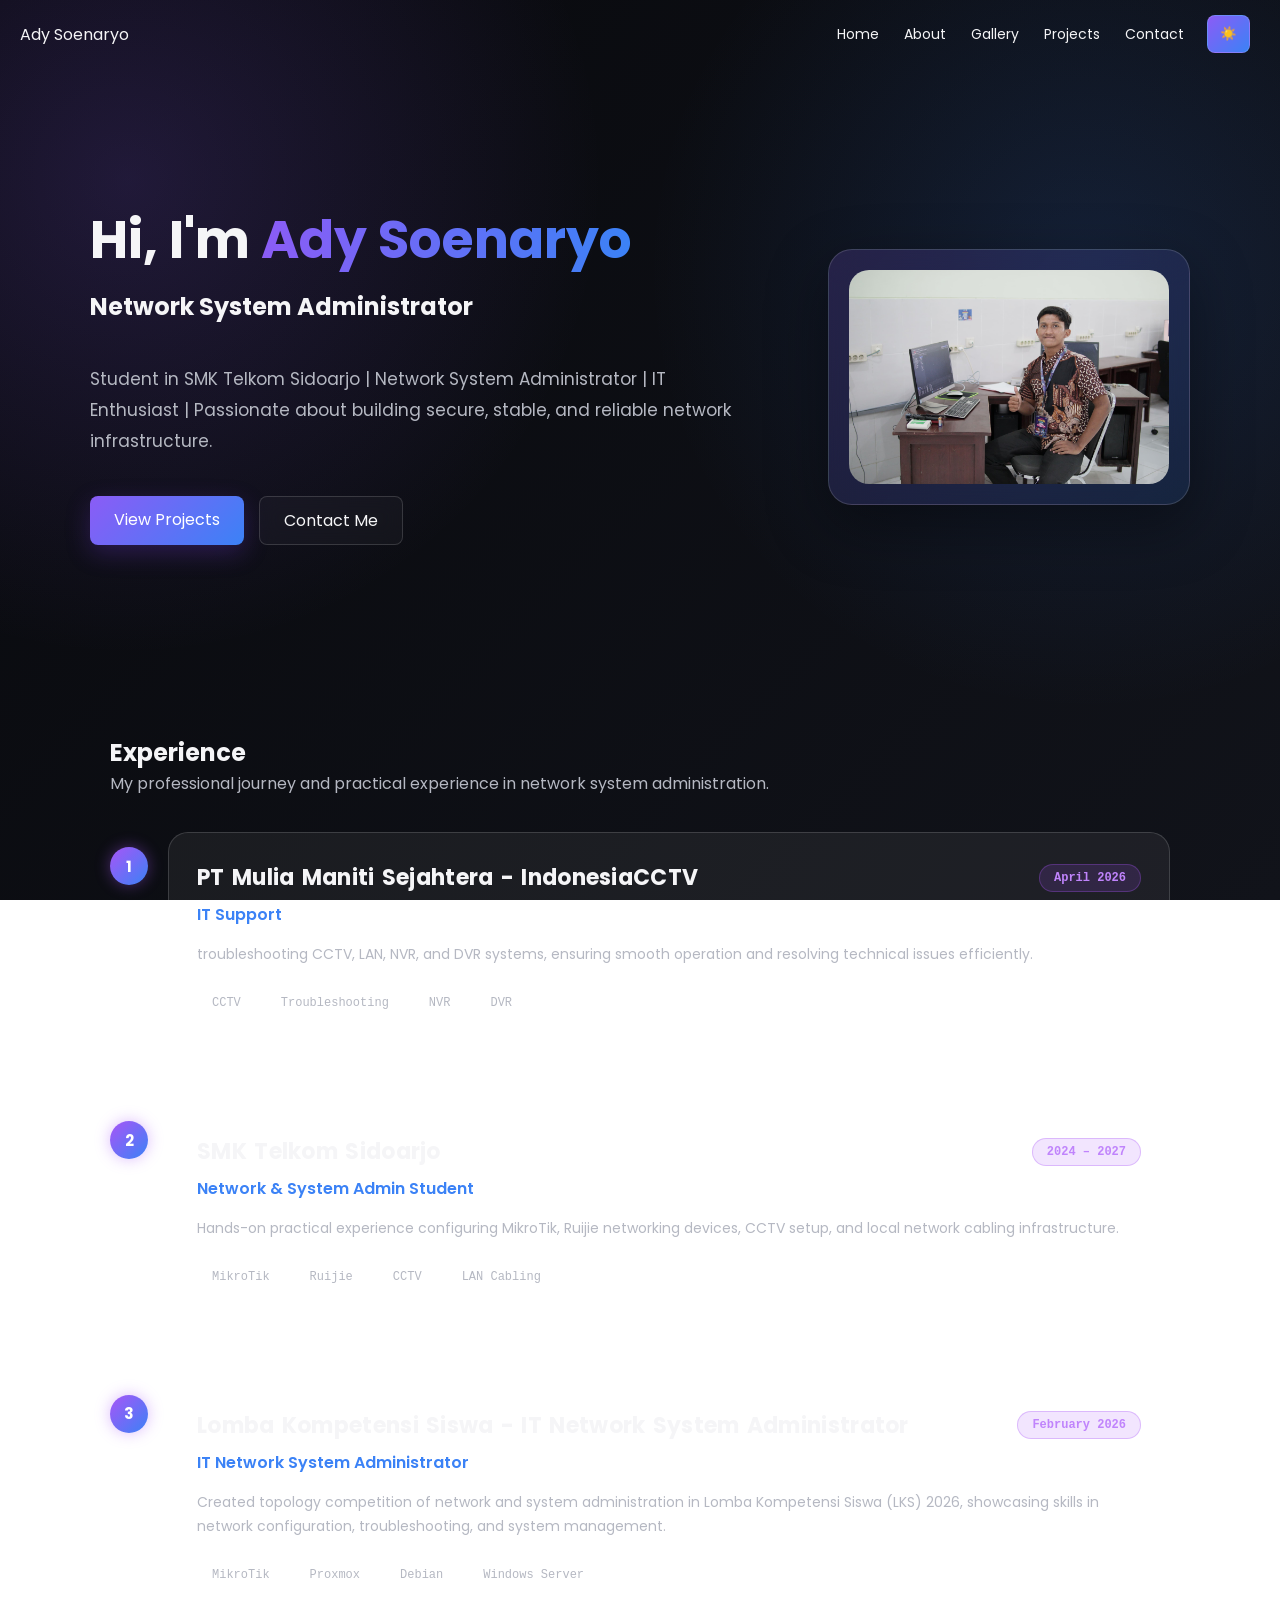
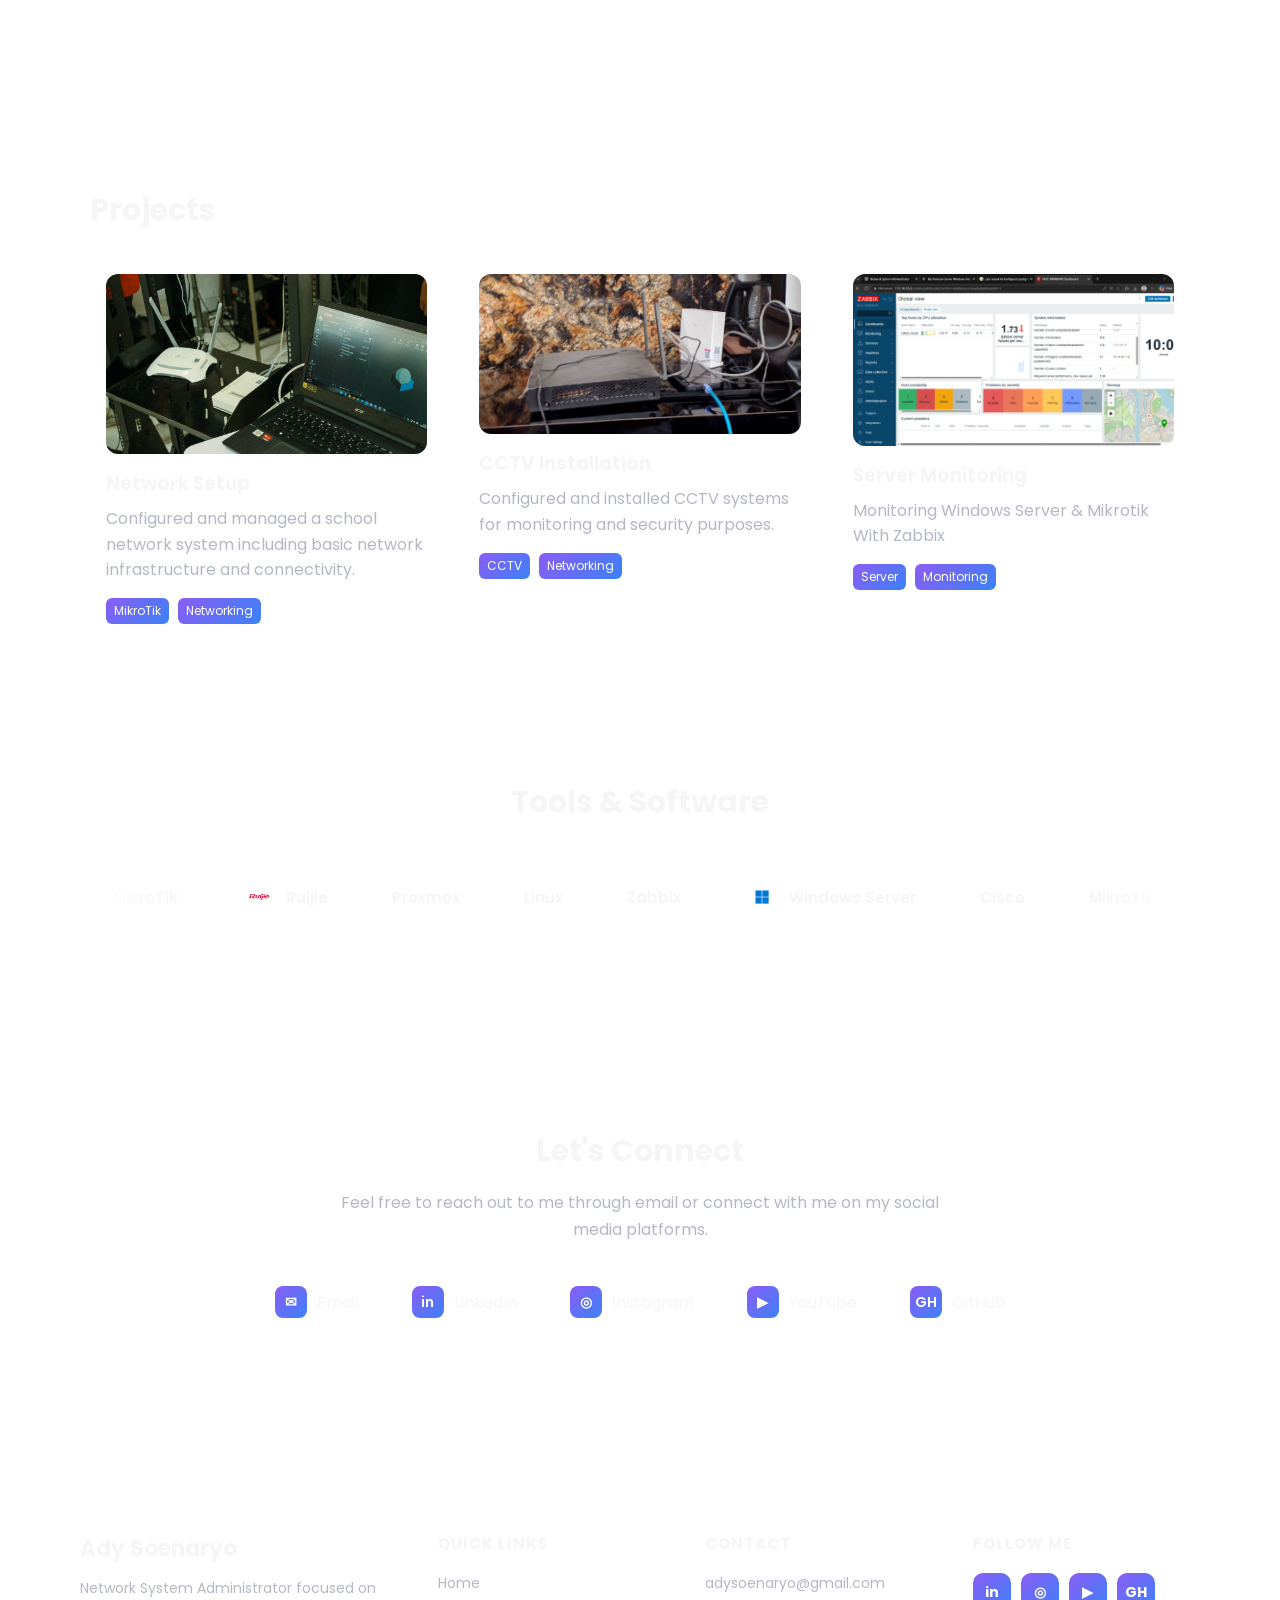
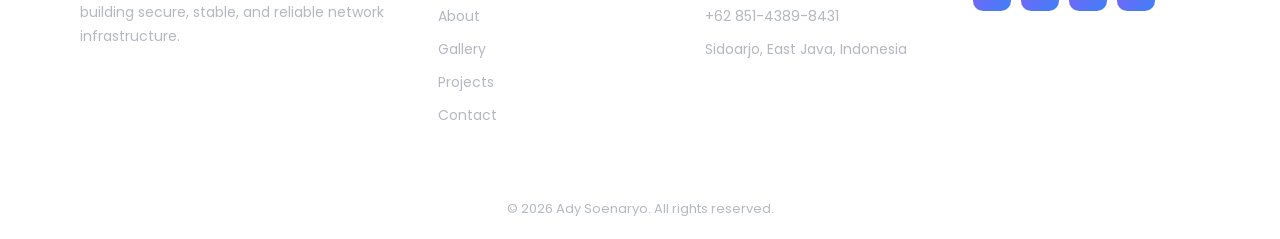
==== commit e55fd14d: "index-update" ====
--- a/index.html
+++ b/index.html
@@ -431,7 +431,7 @@
           <h4>Contact</h4>
           <a href="mailto:adysoenaryo@gmail.com">adysoenaryo@gmail.com</a>
           <!-- Ganti nomor di bawah ini sama nomor HP kamu -->
-          <a href="tel:+6281234567890">+62 812-3456-7890</a>
+          <a href="tel:+6285143898431">+62 851-4389-8431</a>
           <span>Sidoarjo, East Java, Indonesia</span>
         </div>
 
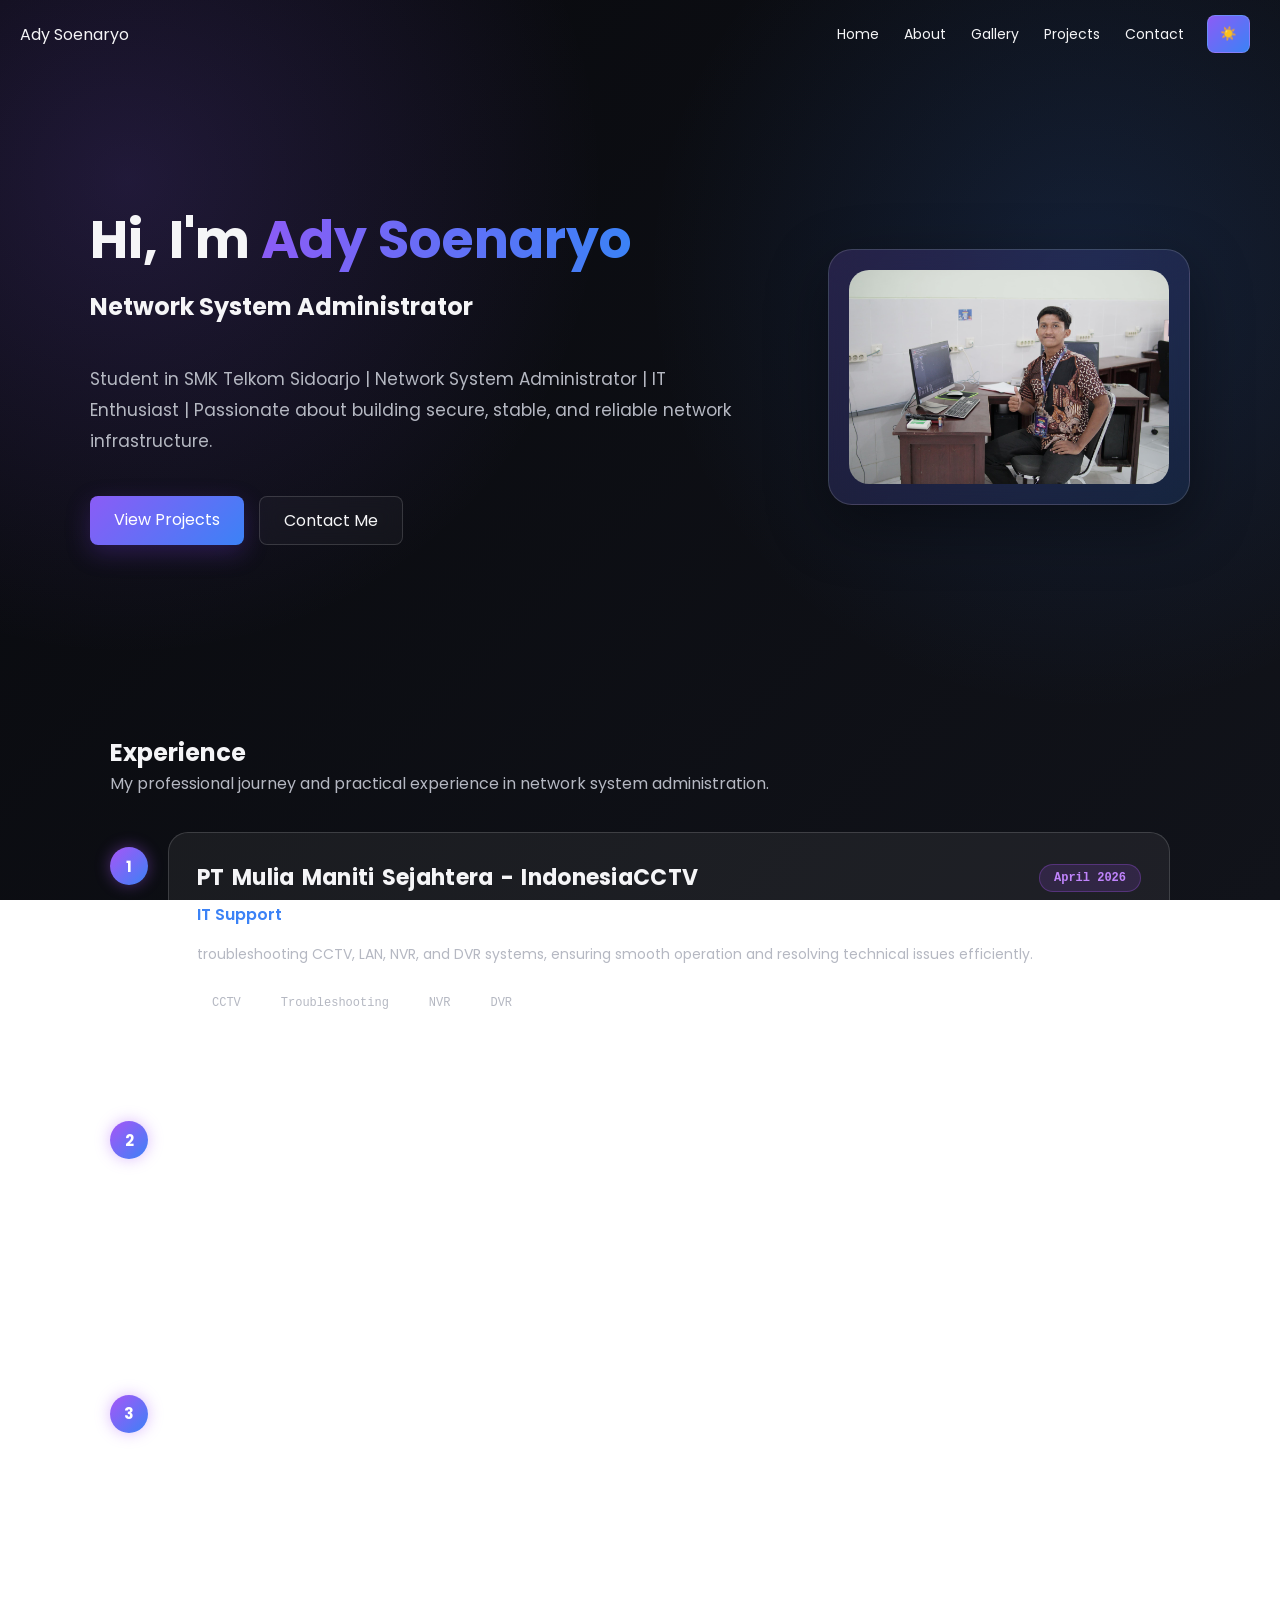
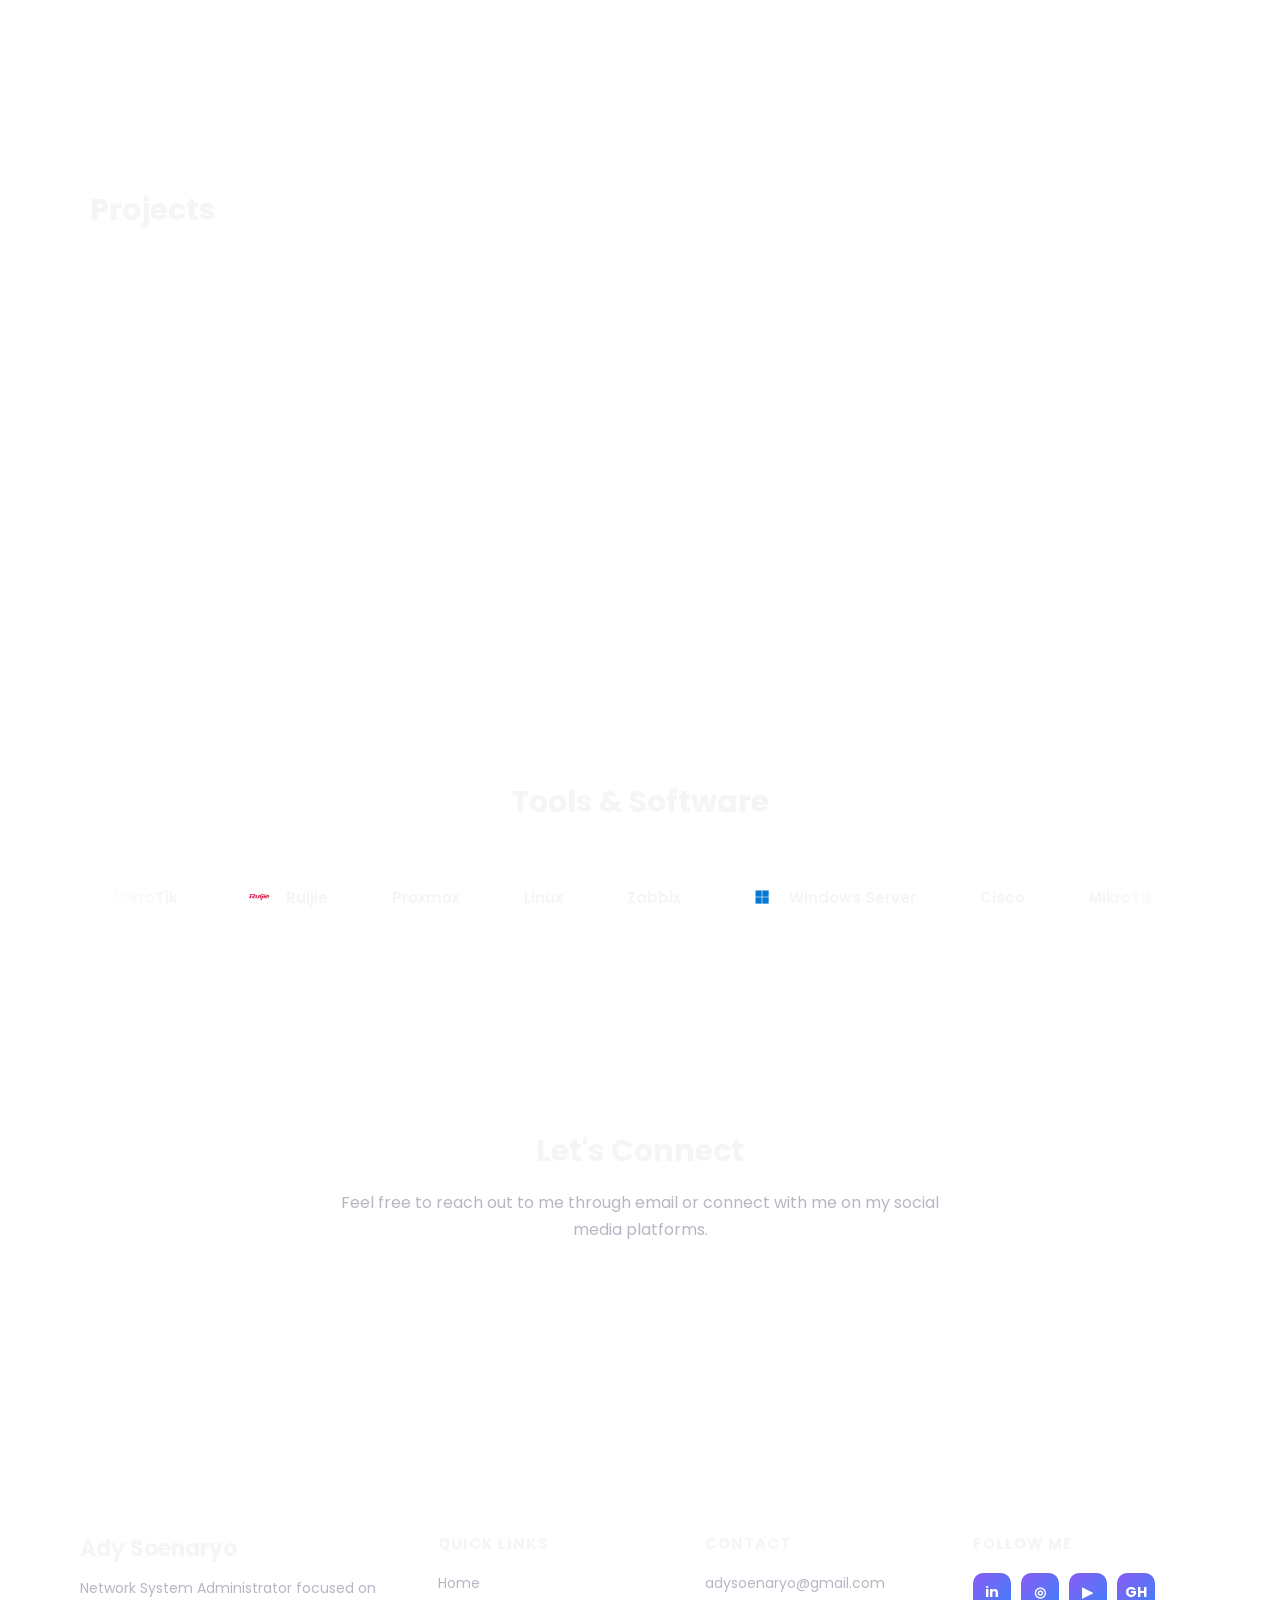
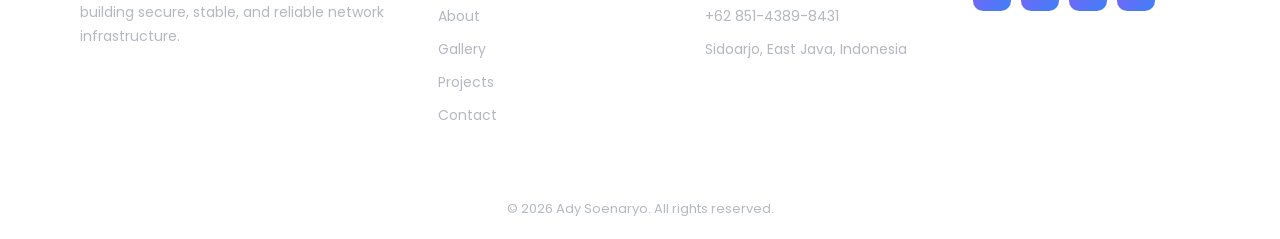
==== commit 06e427cb: "push logo" ====
--- a/index.html
+++ b/index.html
@@ -3,6 +3,8 @@
 <head>
   <meta charset="UTF-8">
   <meta name="viewport" content="width=device-width, initial-scale=1.0">
+
+   <link rel="icon" href="Network-logo.jpg" type="image/x-icon">
 
   <title>Ady Soenaryo- Network System Administrator Portfolio</title>
 
@@ -348,7 +350,7 @@
 
     <!-- LinkedIn -->
     <a
-      href="https://www.linkedin.com/in/adysoenaryo"
+      href="https://www.linkedin.com/in/ady-soenaryo-46b740366/"
       target="_blank"
       rel="noopener noreferrer"
       class="social-link"
@@ -438,7 +440,7 @@
         <div class="footer-col">
           <h4>Follow Me</h4>
           <div class="footer-socials">
-            <a href="https://www.linkedin.com/in/adysoenaryo" target="_blank" rel="noopener noreferrer" aria-label="LinkedIn">in</a>
+            <a href="https://www.linkedin.com/in/ady-soenaryo-46b740366/" target="_blank" rel="noopener noreferrer" aria-label="LinkedIn">in</a>
             <a href="https://www.instagram.com/yooxszz_" target="_blank" rel="noopener noreferrer" aria-label="Instagram">◎</a>
             <a href="https://www.youtube.com/@adysoenaryo16" target="_blank" rel="noopener noreferrer" aria-label="YouTube">▶</a>
             <a href="https://github.com/adysoenaryo" target="_blank" rel="noopener noreferrer" aria-label="GitHub">GH</a>
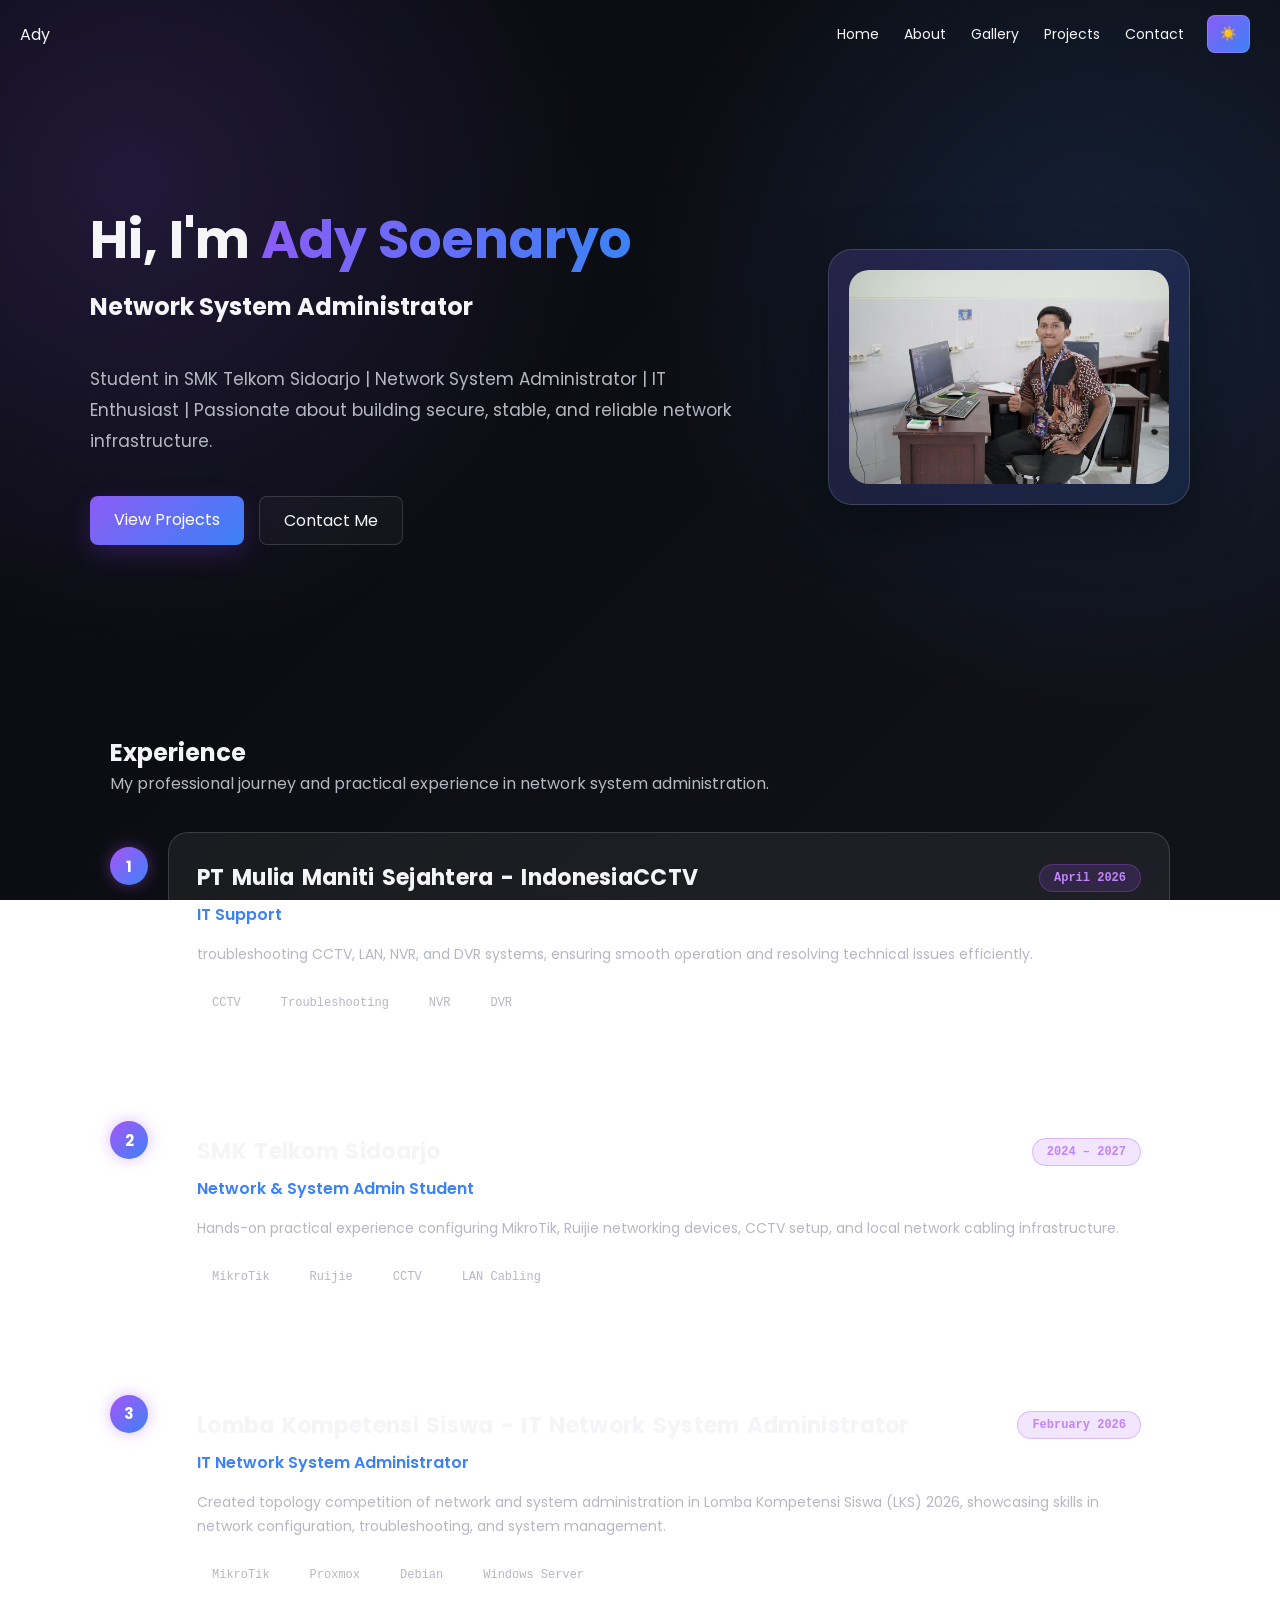
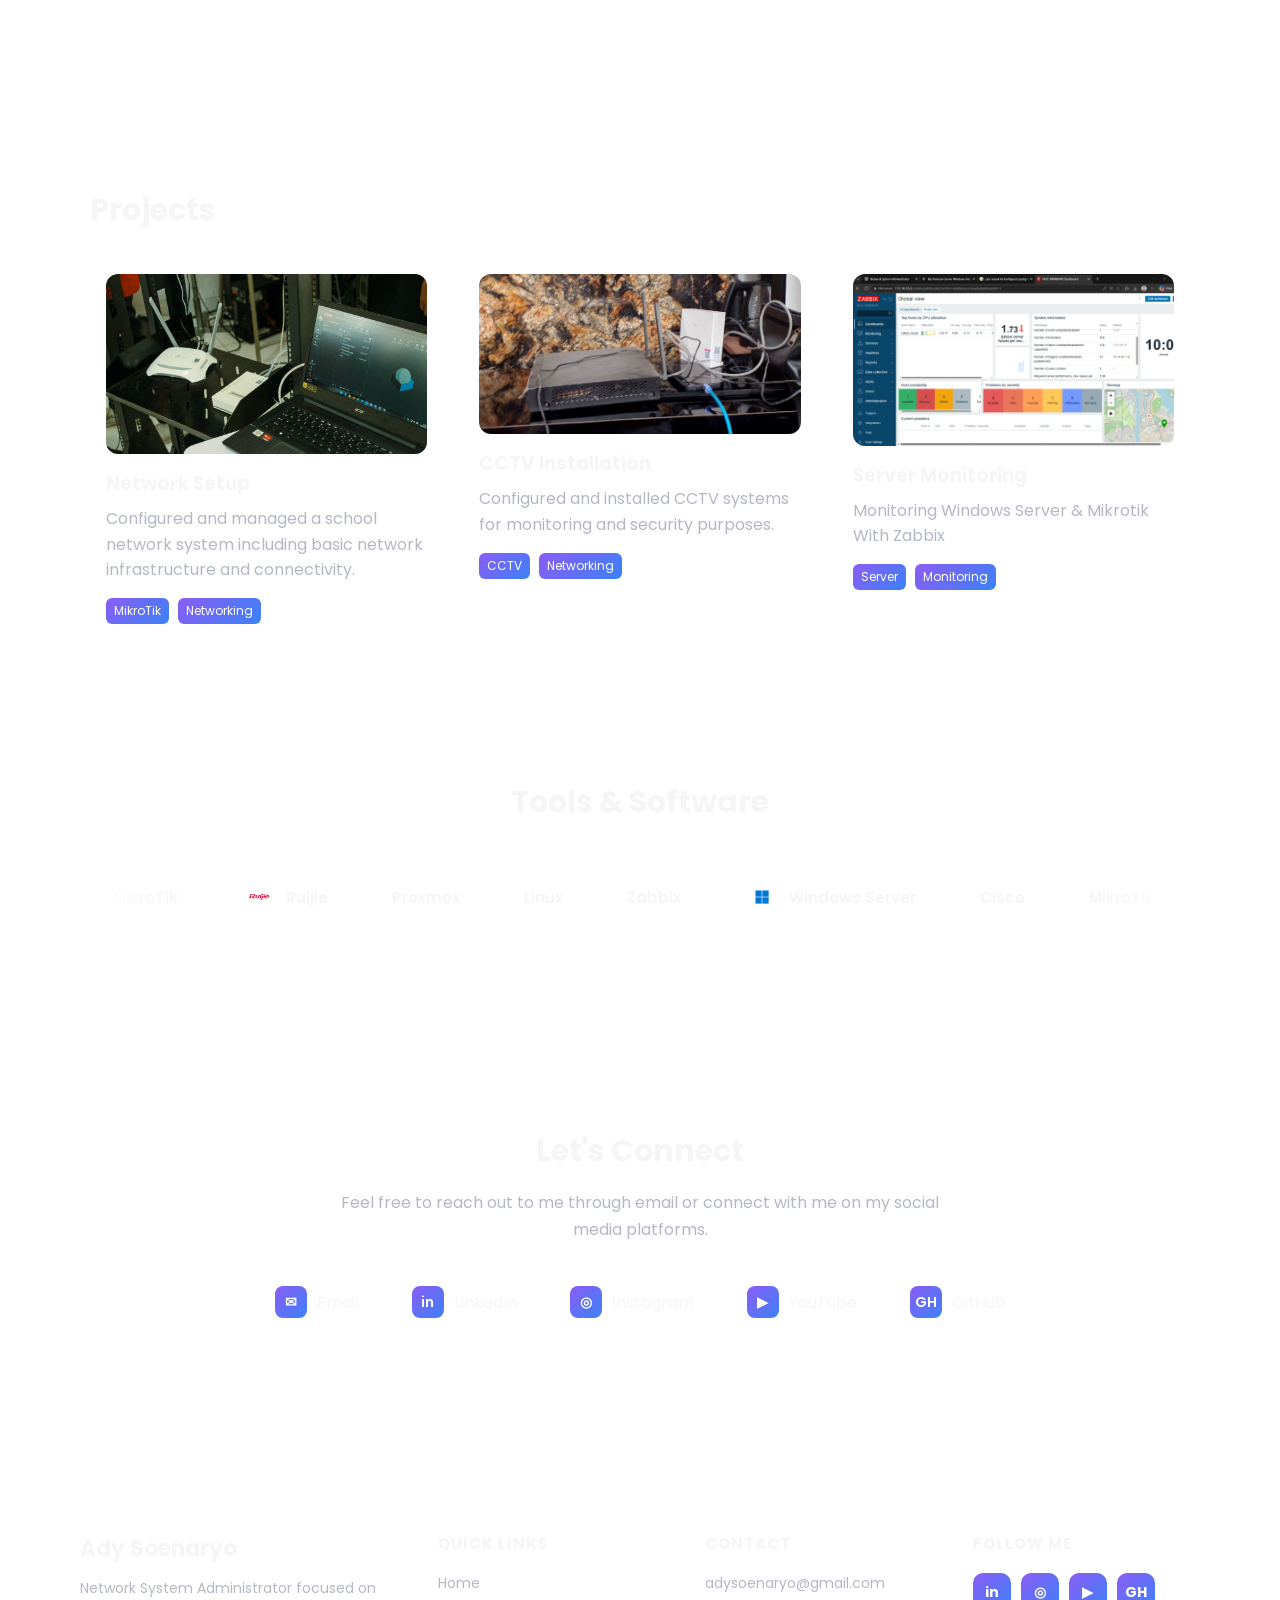
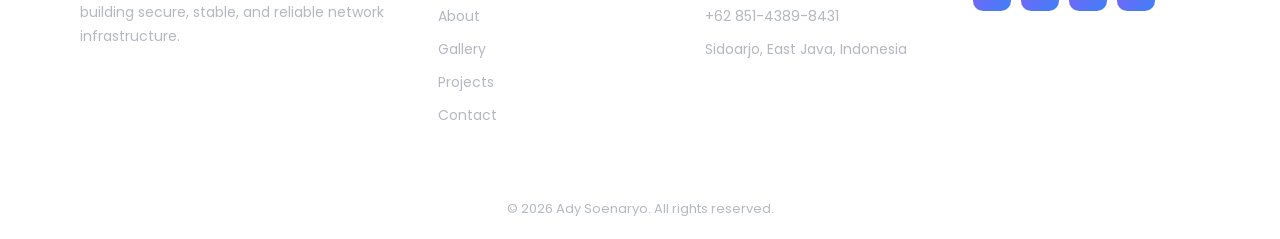
==== commit 9998120f: "push" ====
--- a/index.html
+++ b/index.html
@@ -29,7 +29,7 @@
     <nav class="navbar">
 
   <div class="nav-left">
-    <span>Ady Soenaryo</span>
+    <span>Ady</span>
   </div>
 
 
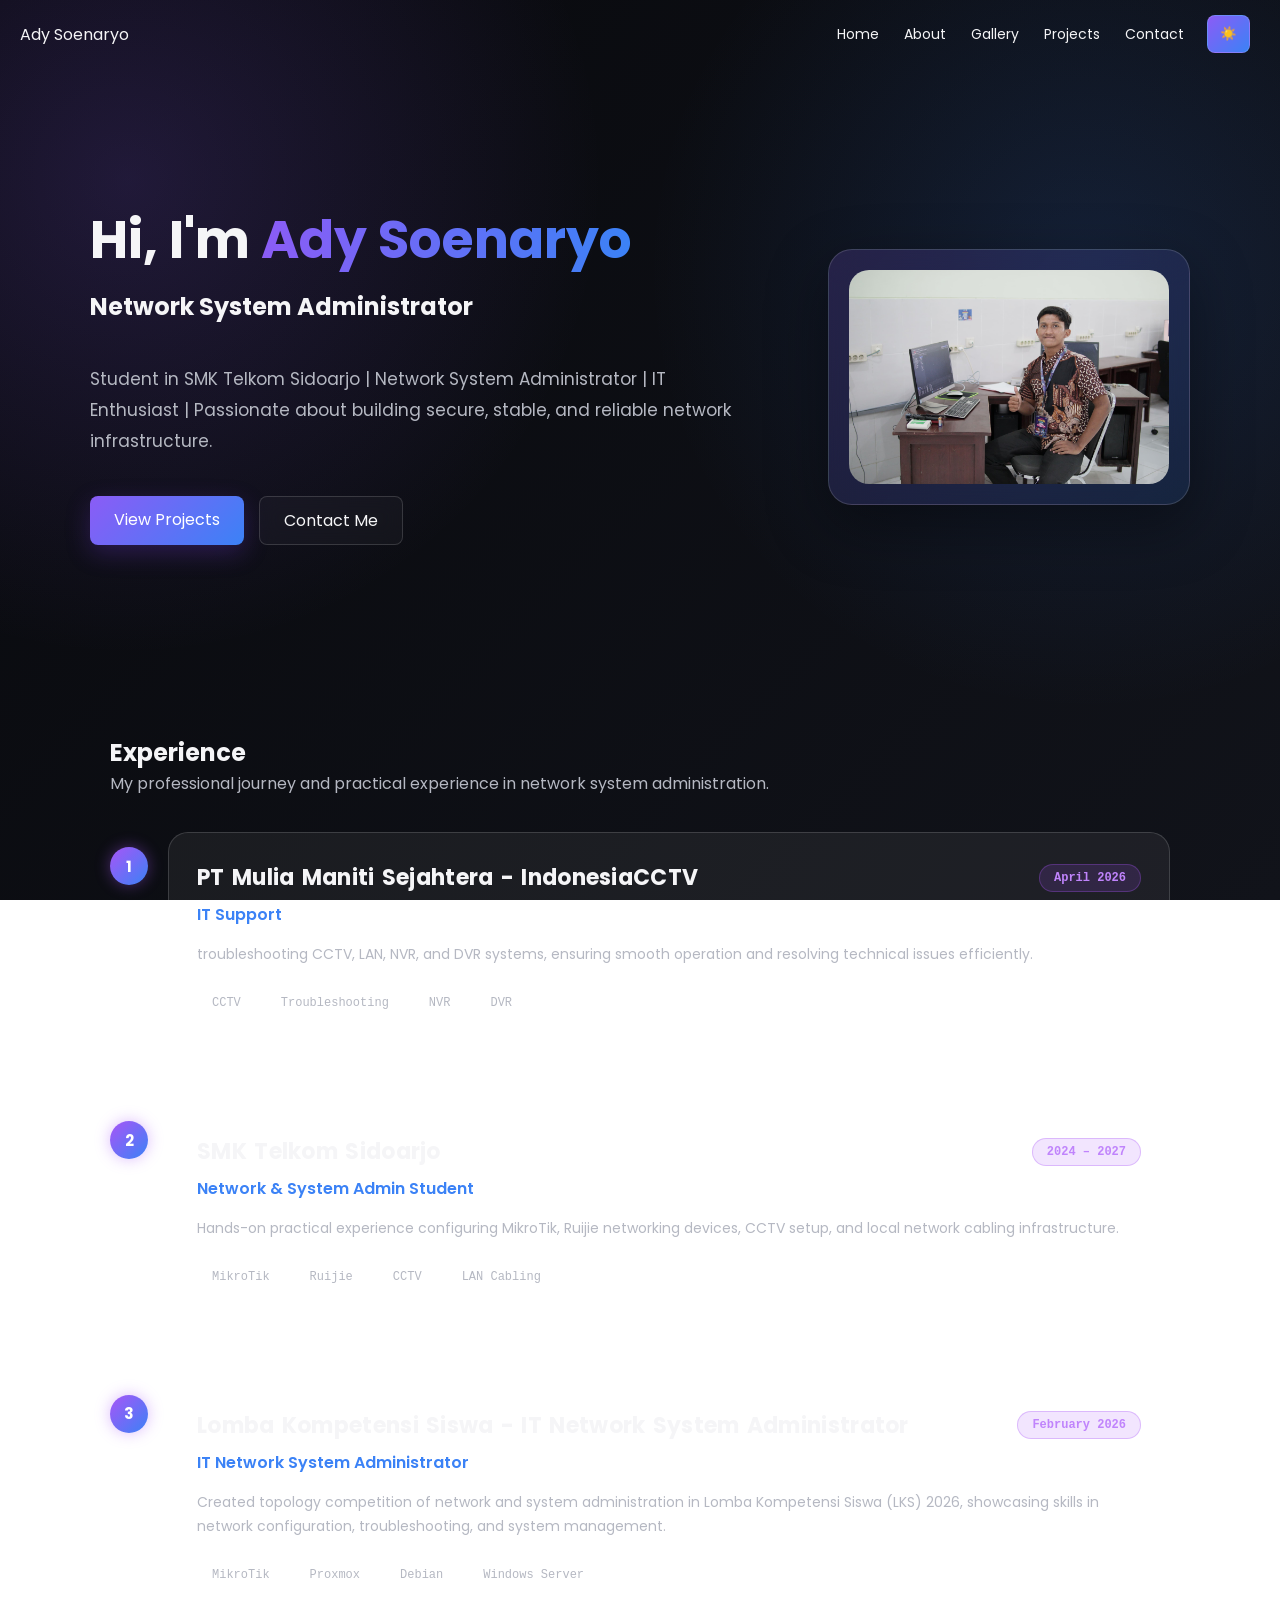
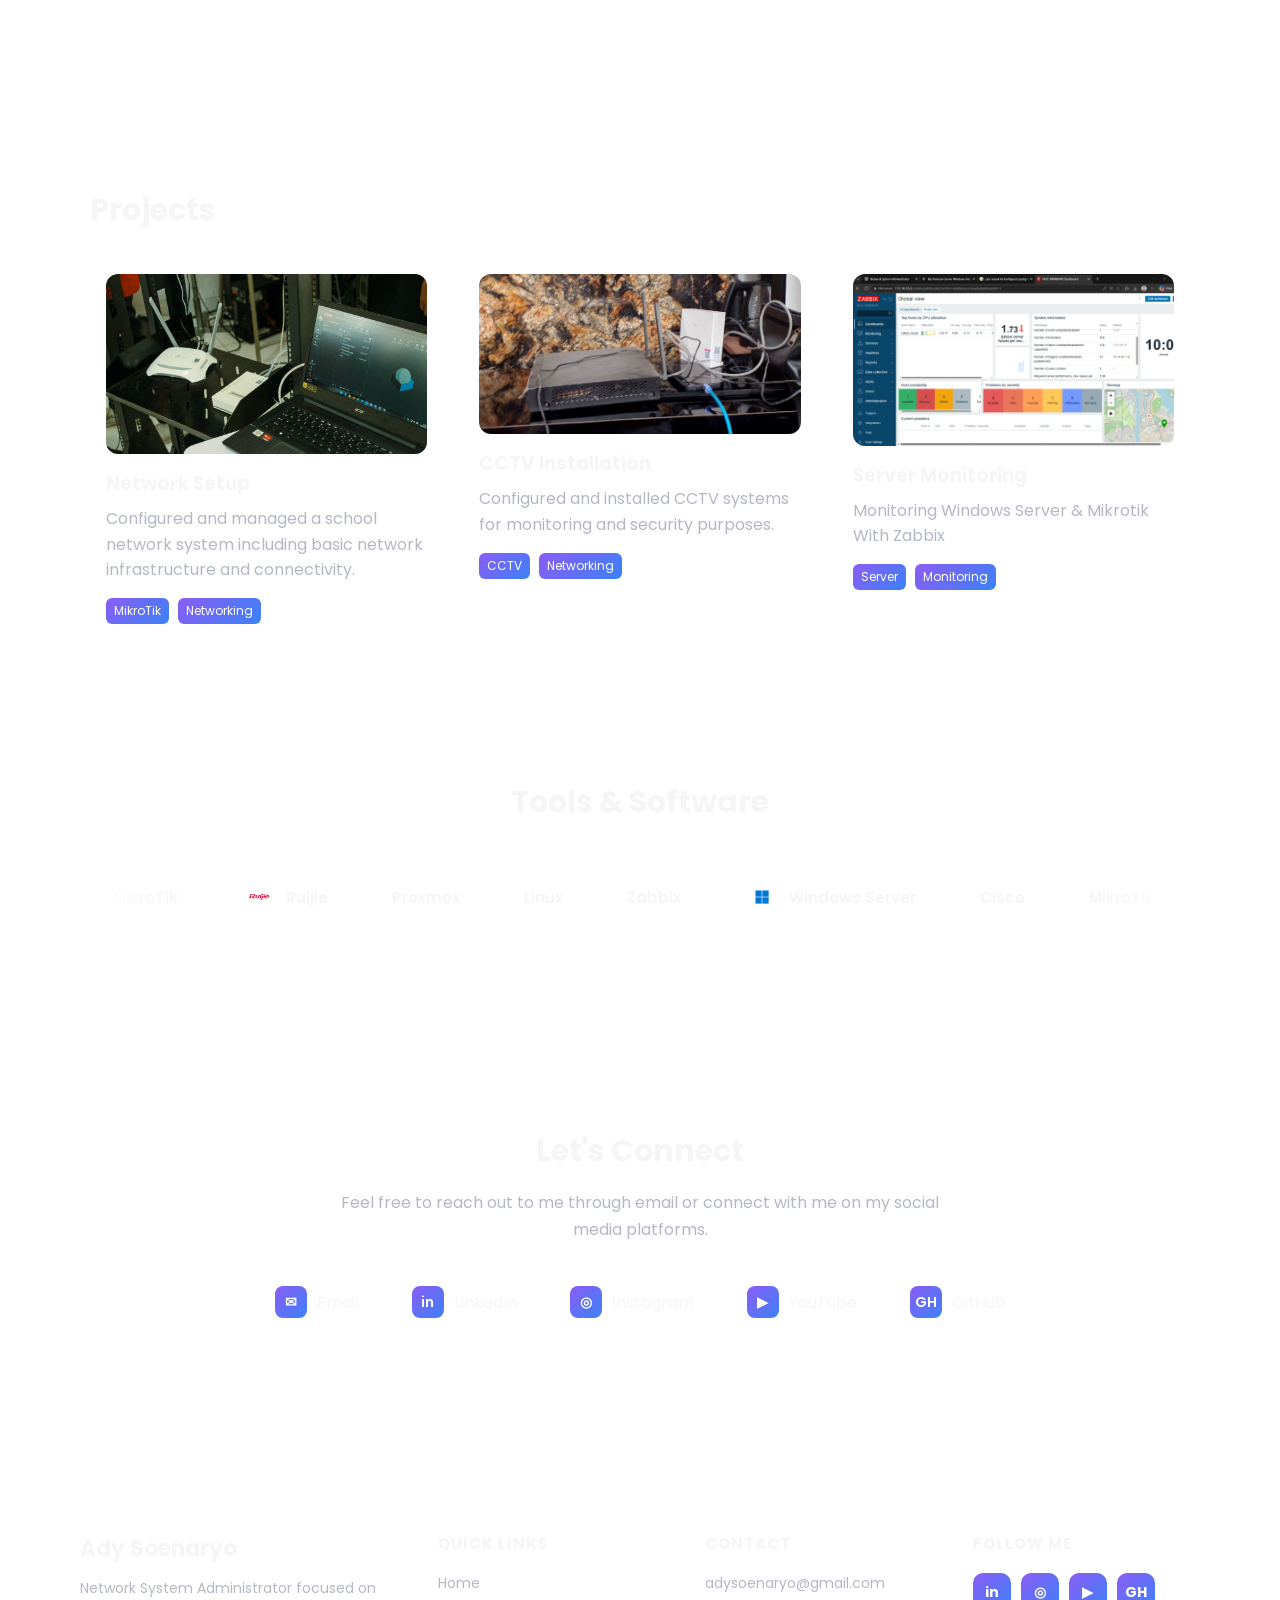
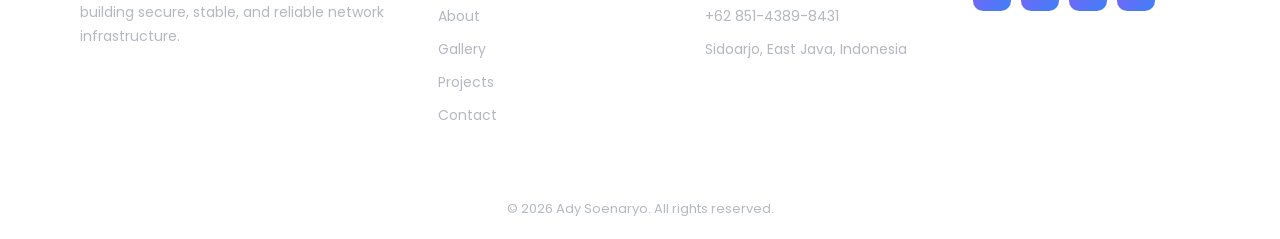
==== commit a2e7ede9: "push" ====
--- a/index.html
+++ b/index.html
@@ -29,7 +29,7 @@
     <nav class="navbar">
 
   <div class="nav-left">
-    <span>Ady</span>
+    <span>Ady Soenaryo</span>
   </div>
 
 
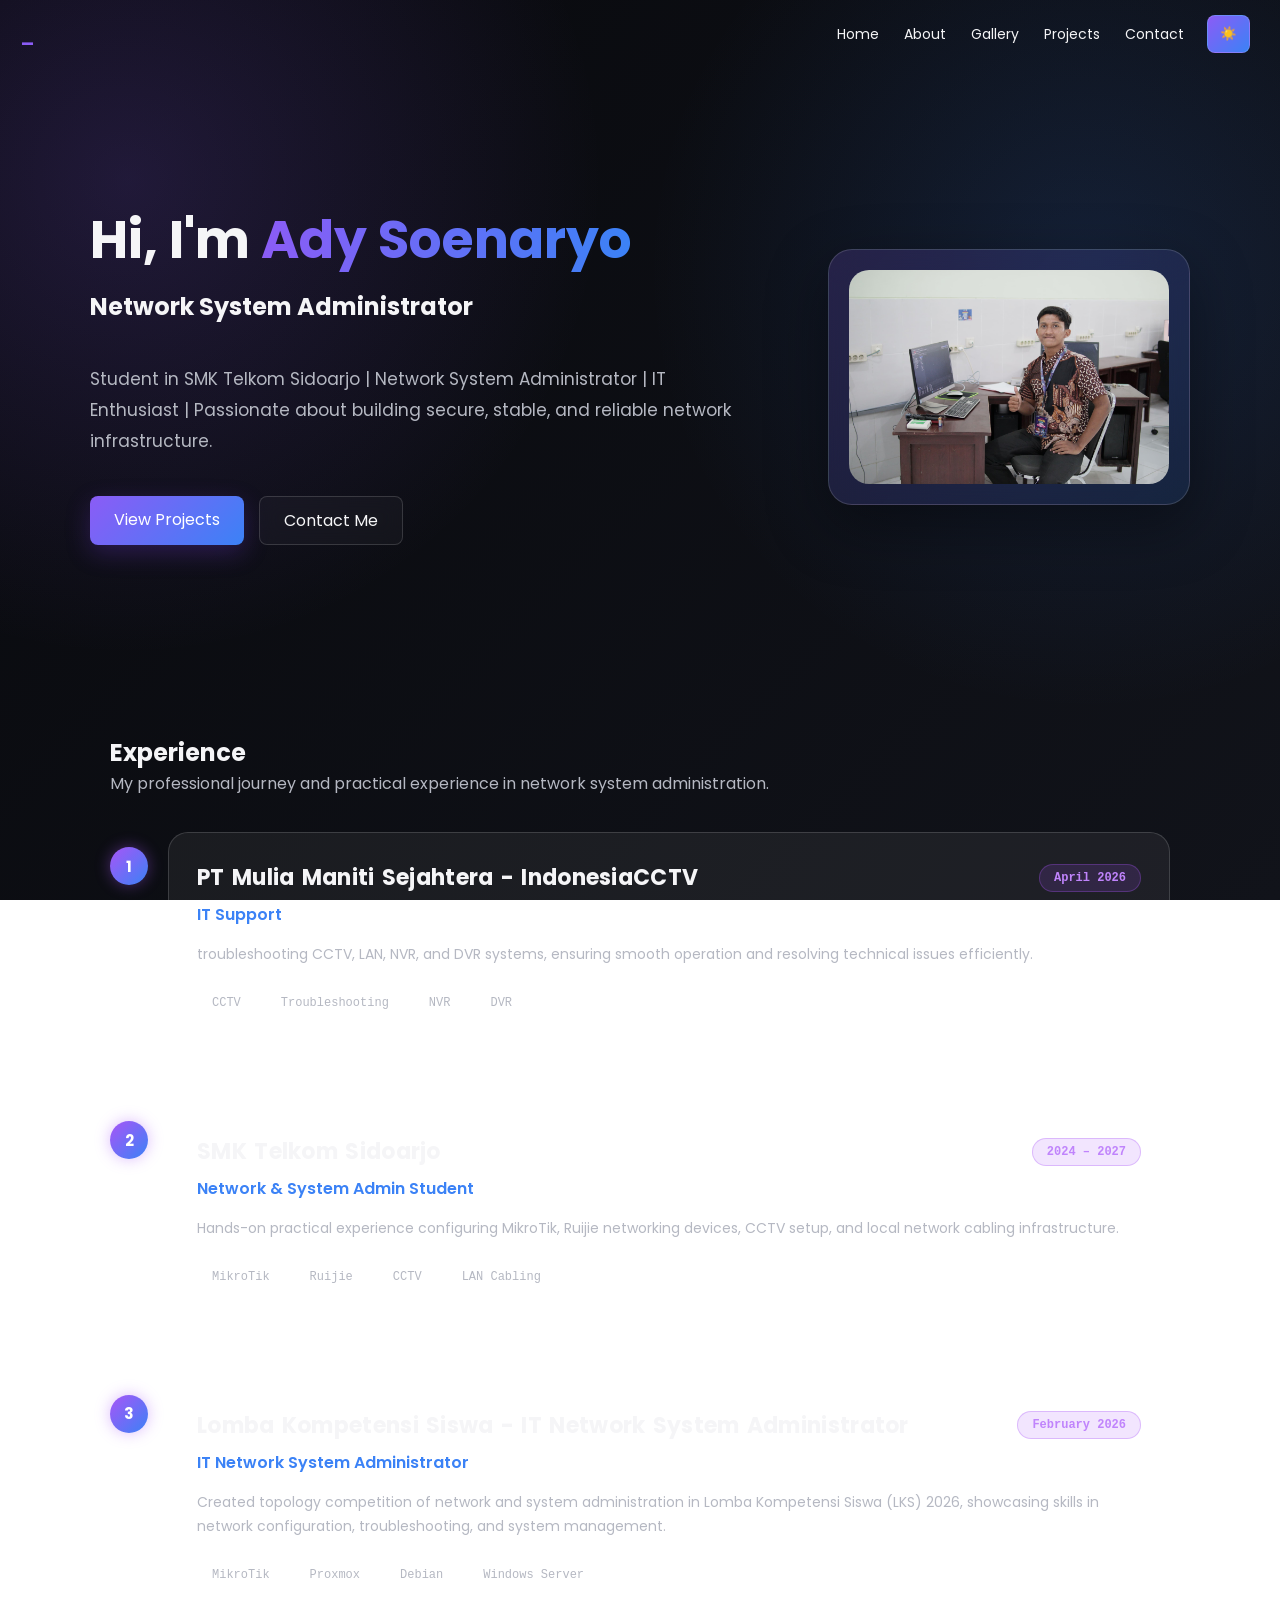
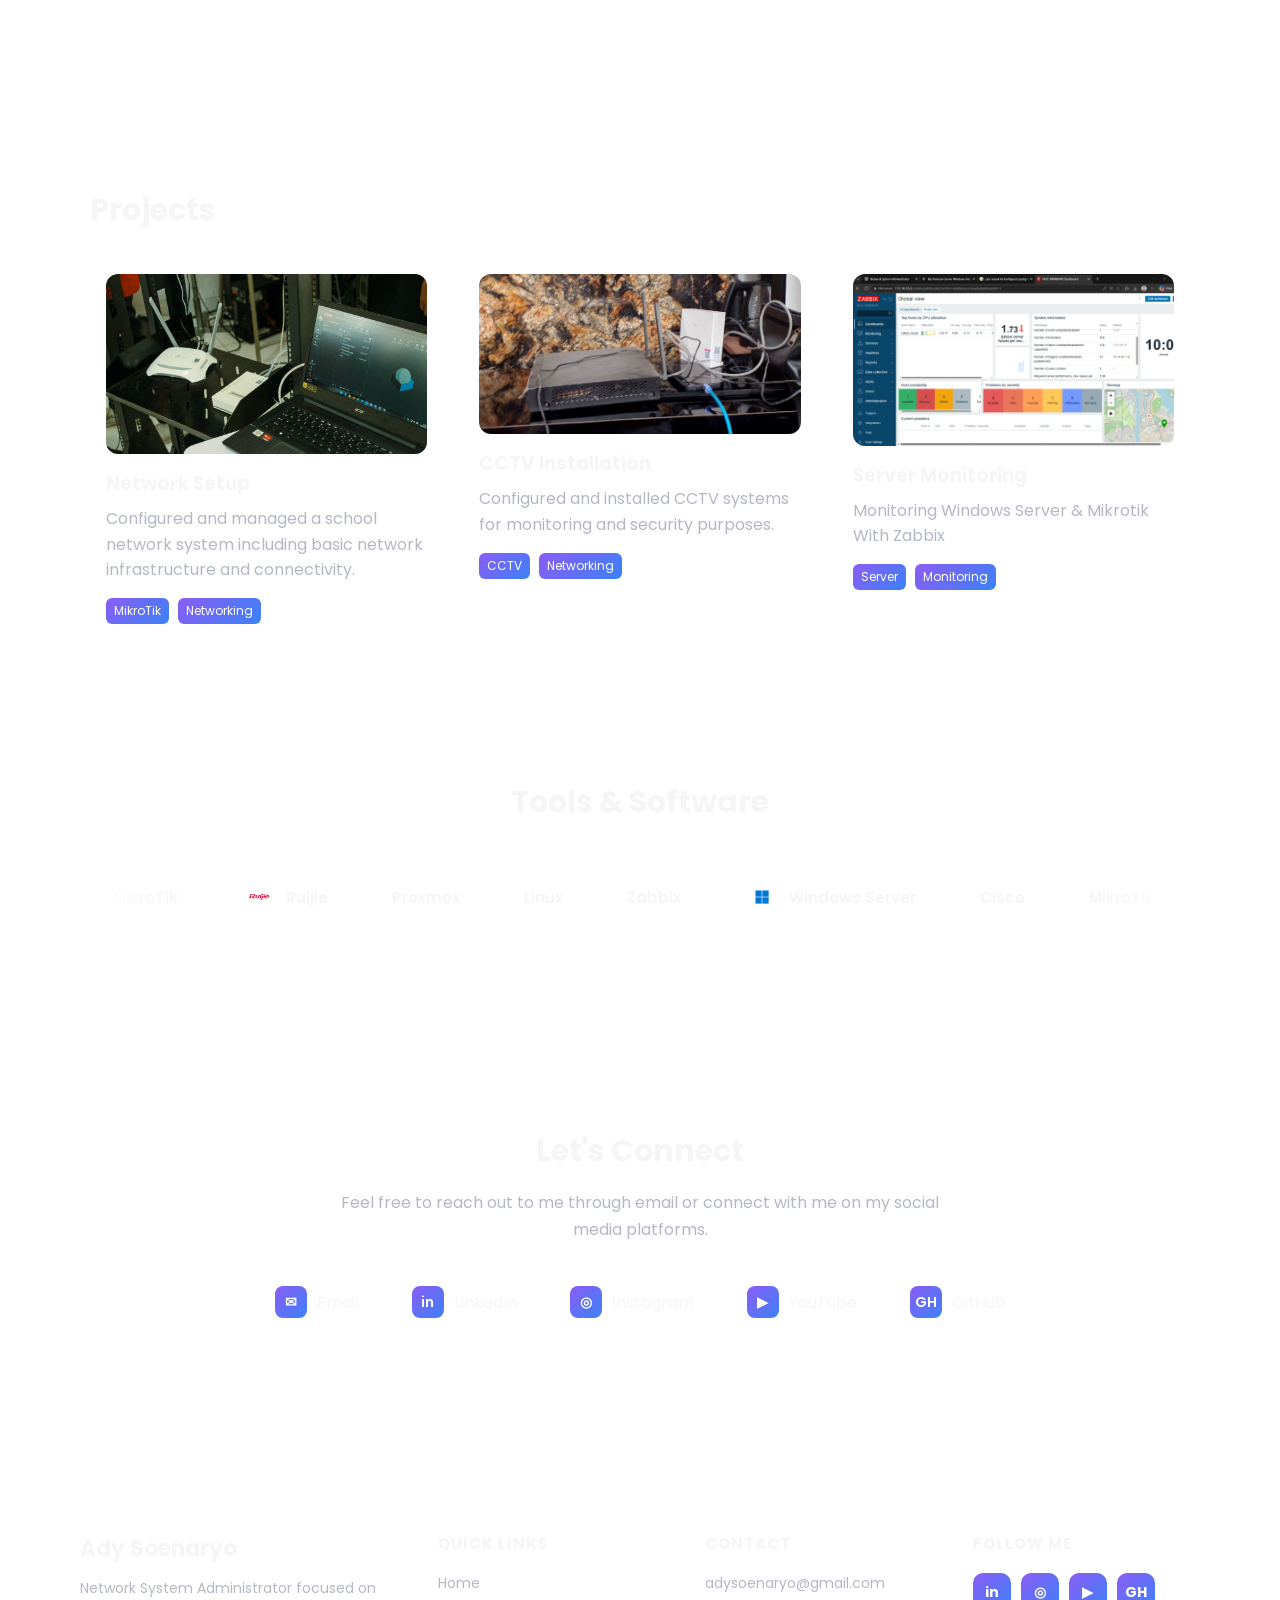
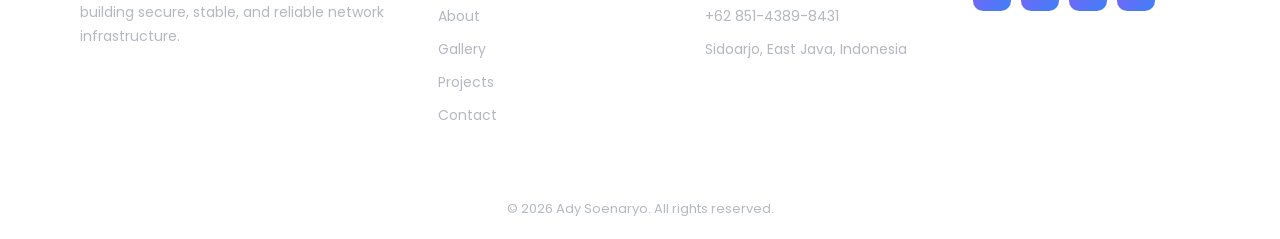
==== commit baf1b380: "posting" ====
--- a/index.html
+++ b/index.html
@@ -4,7 +4,7 @@
   <meta charset="UTF-8">
   <meta name="viewport" content="width=device-width, initial-scale=1.0">
 
-   <link rel="icon" href="Network-logo.jpg" type="image/x-icon">
+   <link rel="icon" href="Network-logo.png" type="image/x-icon">
 
   <title>Ady Soenaryo- Network System Administrator Portfolio</title>
 
@@ -29,7 +29,7 @@
     <nav class="navbar">
 
   <div class="nav-left">
-    <span>Ady Soenaryo</span>
+    <span class="terminal-brand" data-text="/home/ady"><span class="typed-text"></span><span class="blink-cursor">_</span></span>
   </div>
 
 
--- a/style.css
+++ b/style.css
@@ -2512,4 +2512,41 @@
     padding: 10px 16px;
     font-size: 13px;
   }
+}
+
+/* =====================================================
+   TERMINAL BRAND (navbar) — Ubuntu Mono + blinking cursor
+===================================================== */
+
+.terminal-brand {
+  font-family: 'Ubuntu Mono', monospace;
+  font-weight: 700;
+  font-size: 18px;
+  letter-spacing: 0.5px;
+  color: var(--text);
+}
+
+.blink-cursor {
+  display: inline-block;
+  animation: blink-cursor-anim 1s steps(1) infinite;
+  color: var(--accent);
+}
+
+/* Pas lagi ngetik, cursor solid dulu (gak kedip) */
+.blink-cursor.typing {
+  animation: none;
+  opacity: 1;
+}
+
+@keyframes blink-cursor-anim {
+  0%, 50% {
+    opacity: 1;
+  }
+  50.01%, 100% {
+    opacity: 0;
+  }
+}
+
+.terminal-brand .typed-text {
+    font-family: 'Ubuntu Mono', monospace;
 }
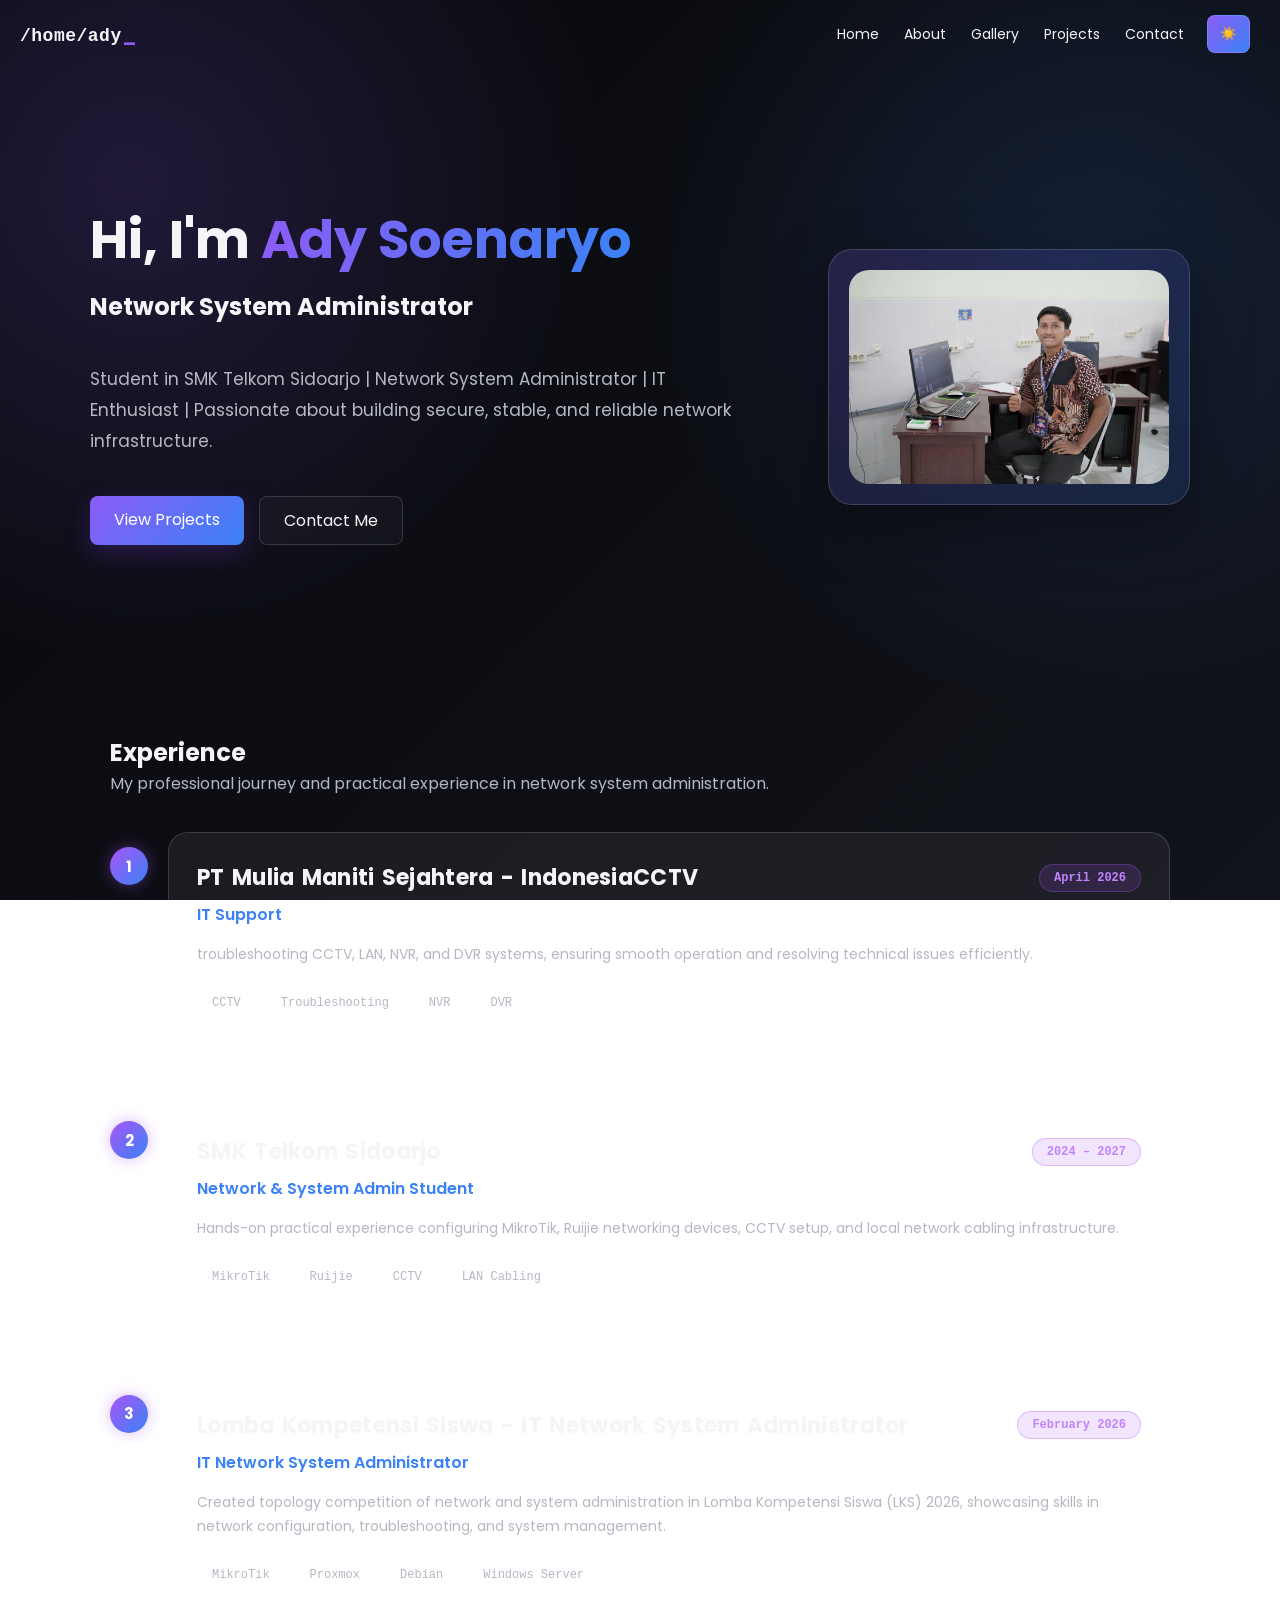
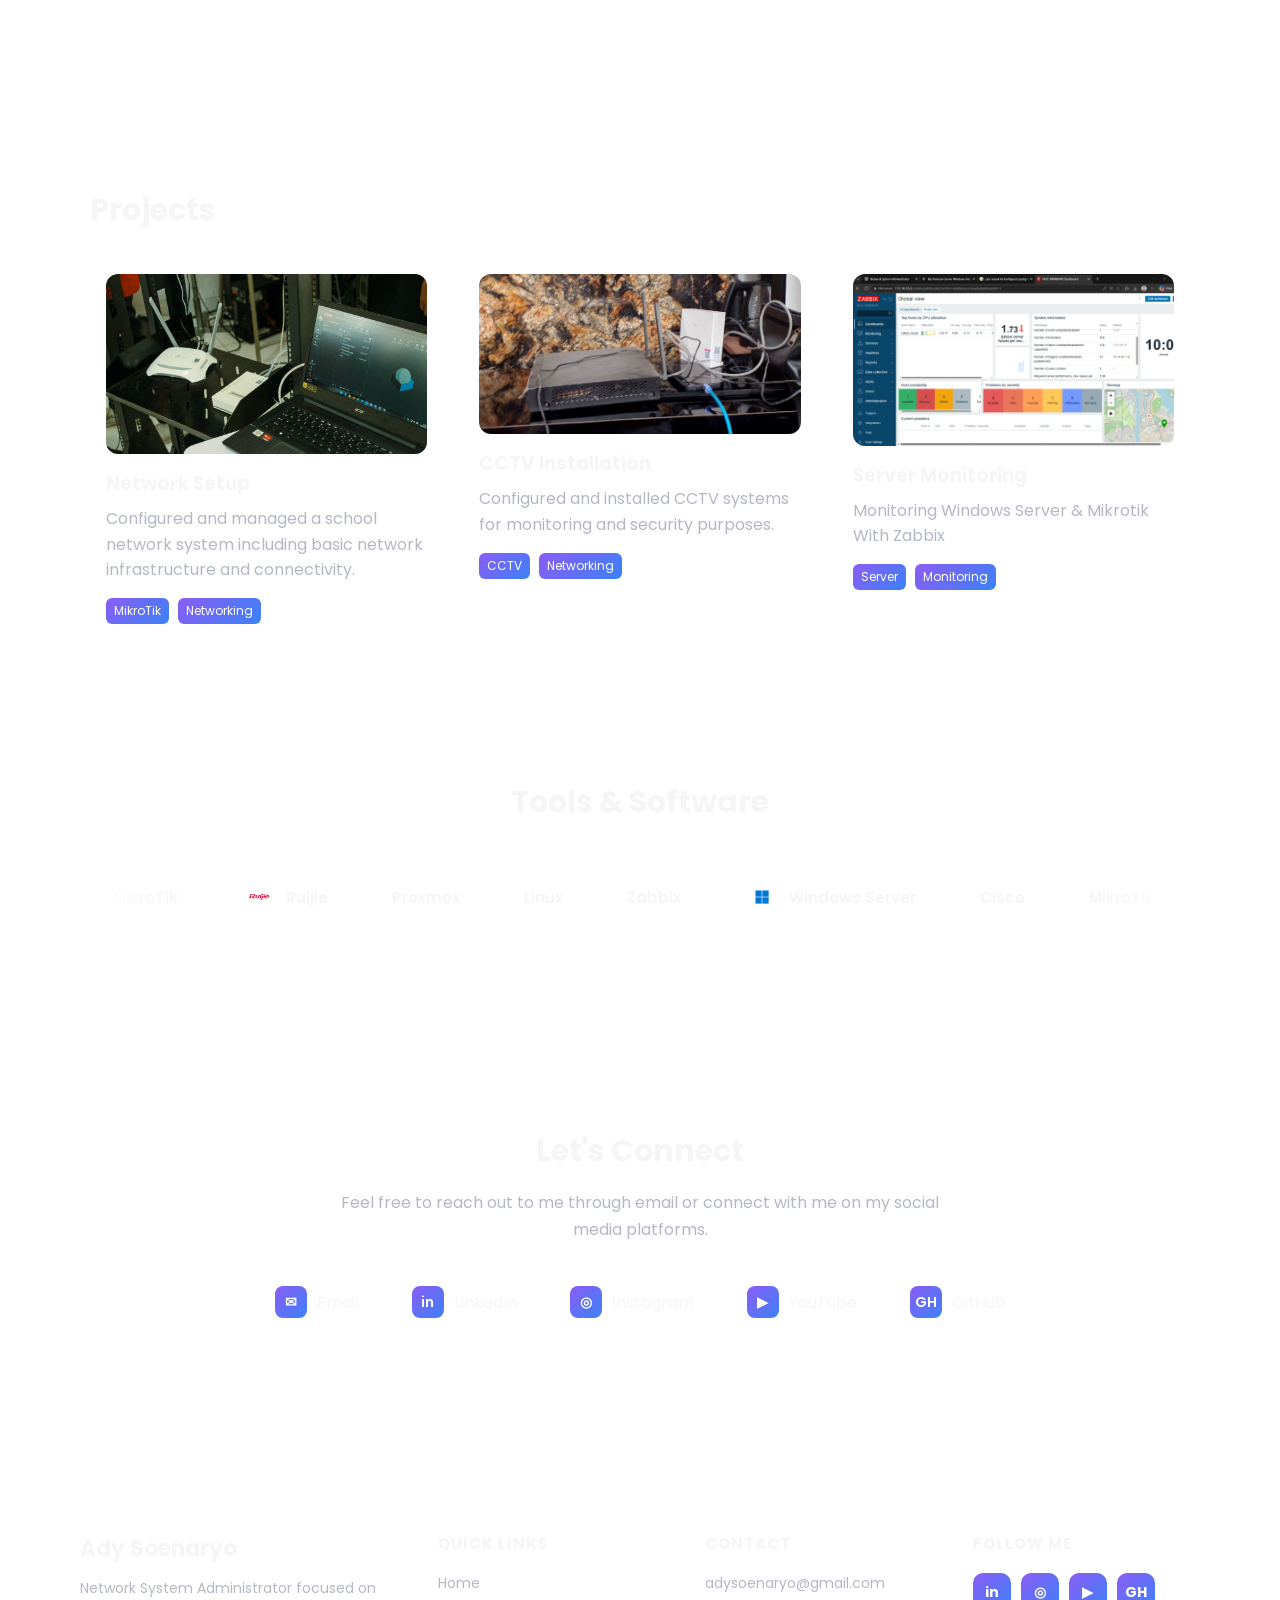
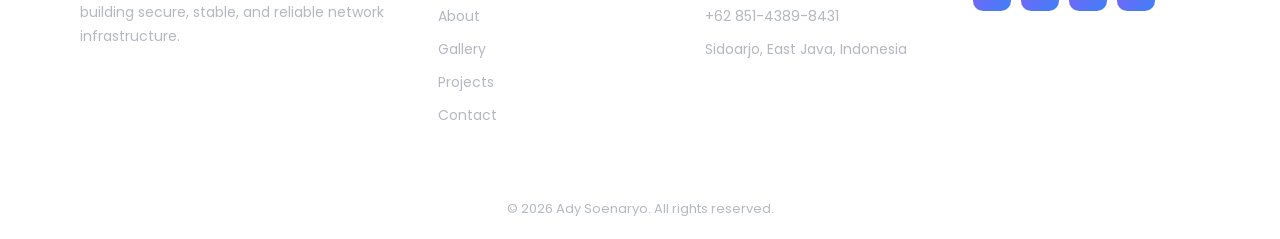
==== commit c8224b1e: "clean url" ====
--- a/index.html
+++ b/index.html
@@ -35,11 +35,11 @@
 
   <div class="nav-right" id="navMenu">
 
-    <a href="index.html">Home</a>
-
-    <a href="about.html">About</a>
-
-    <a href="gallery.html">Gallery</a>
+    <a href="/">Home</a>
+
+    <a href="/about">About</a>
+
+    <a href="/gallery">Gallery</a>
 
     <a href="index.html#projects">Projects</a>
 
